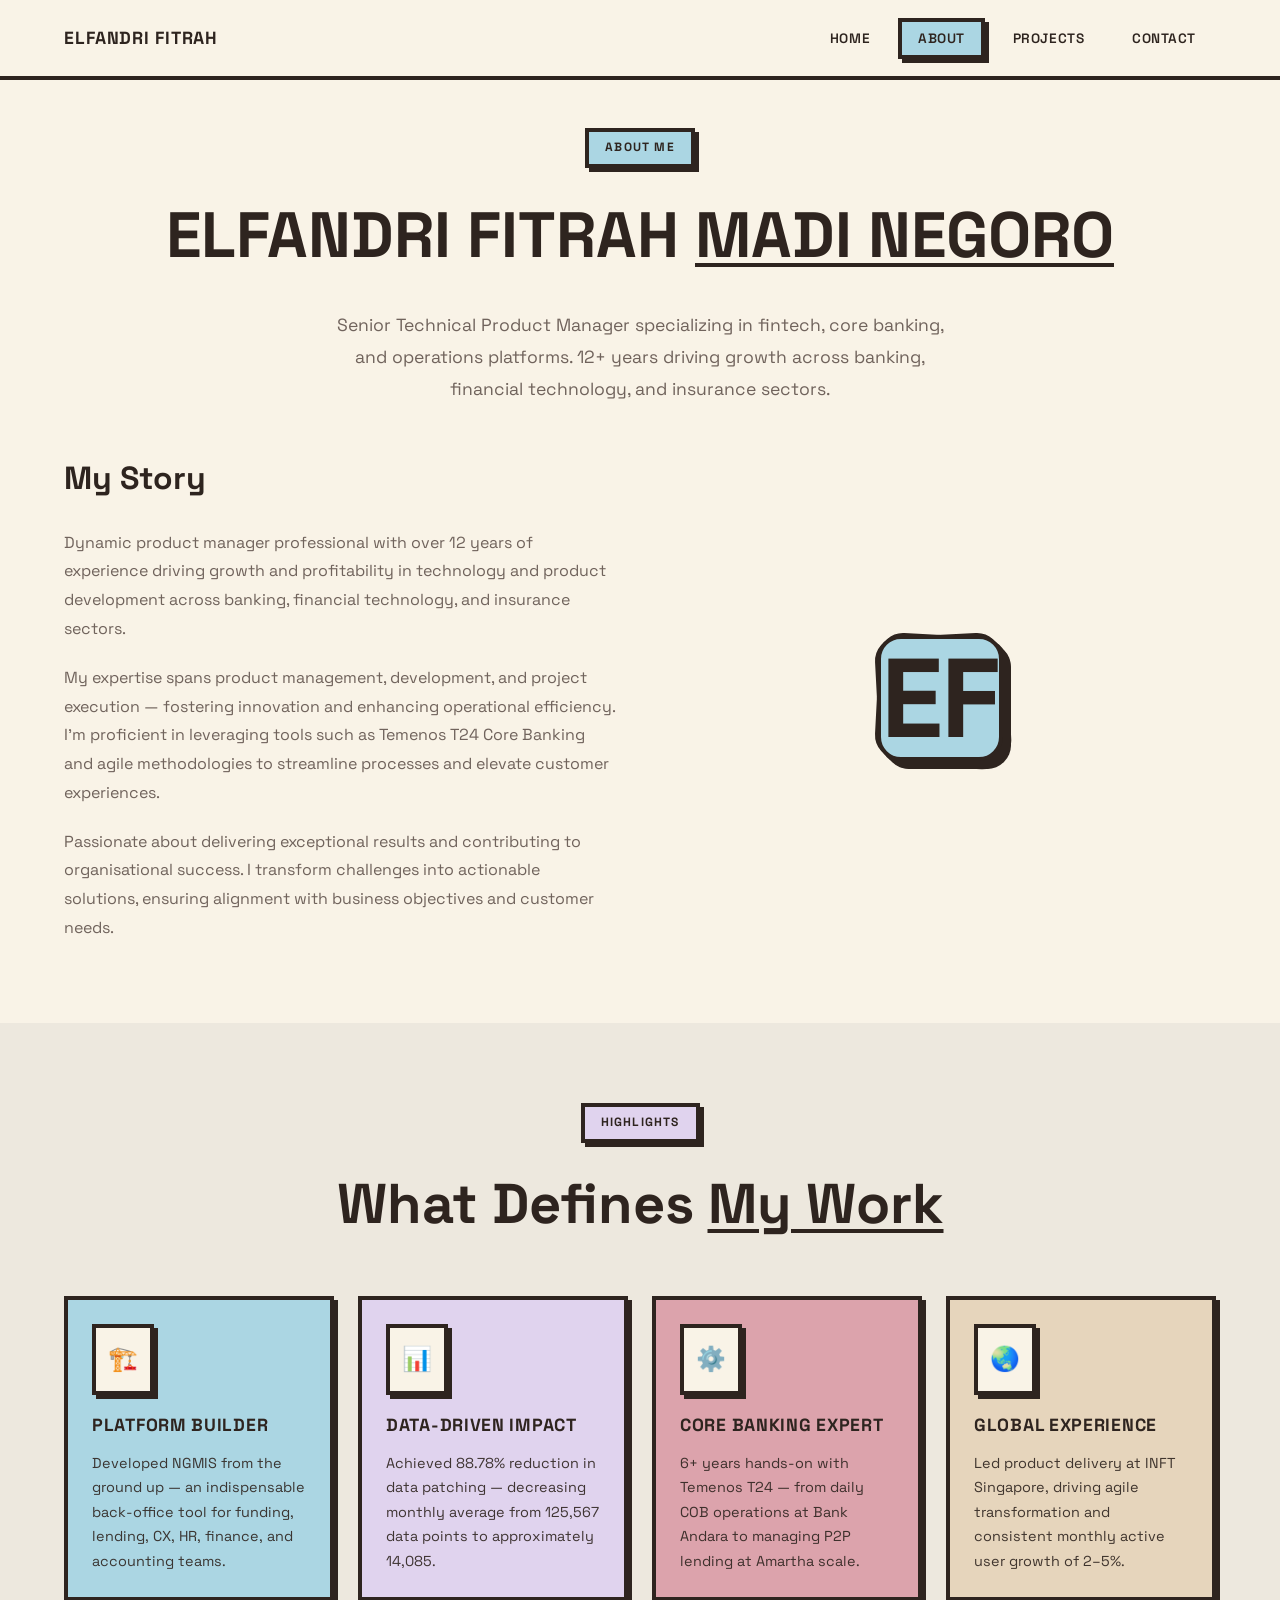
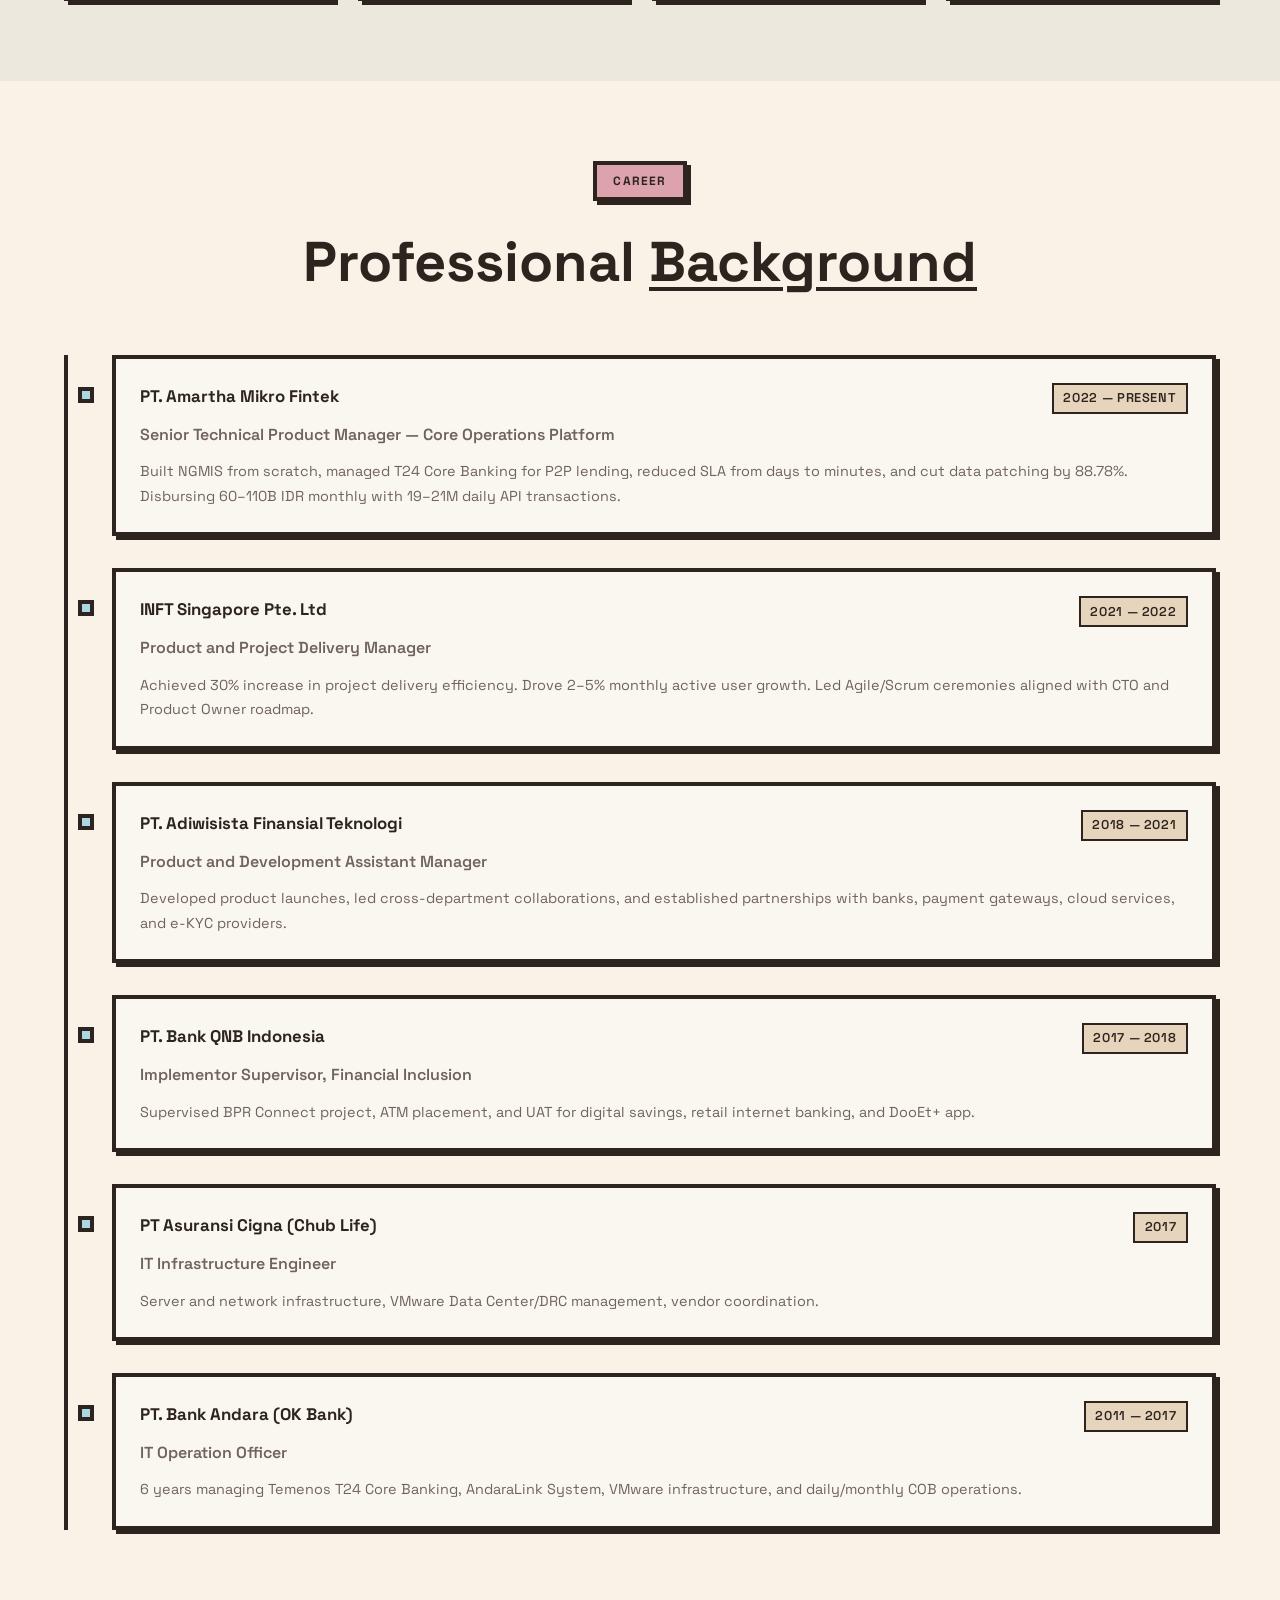
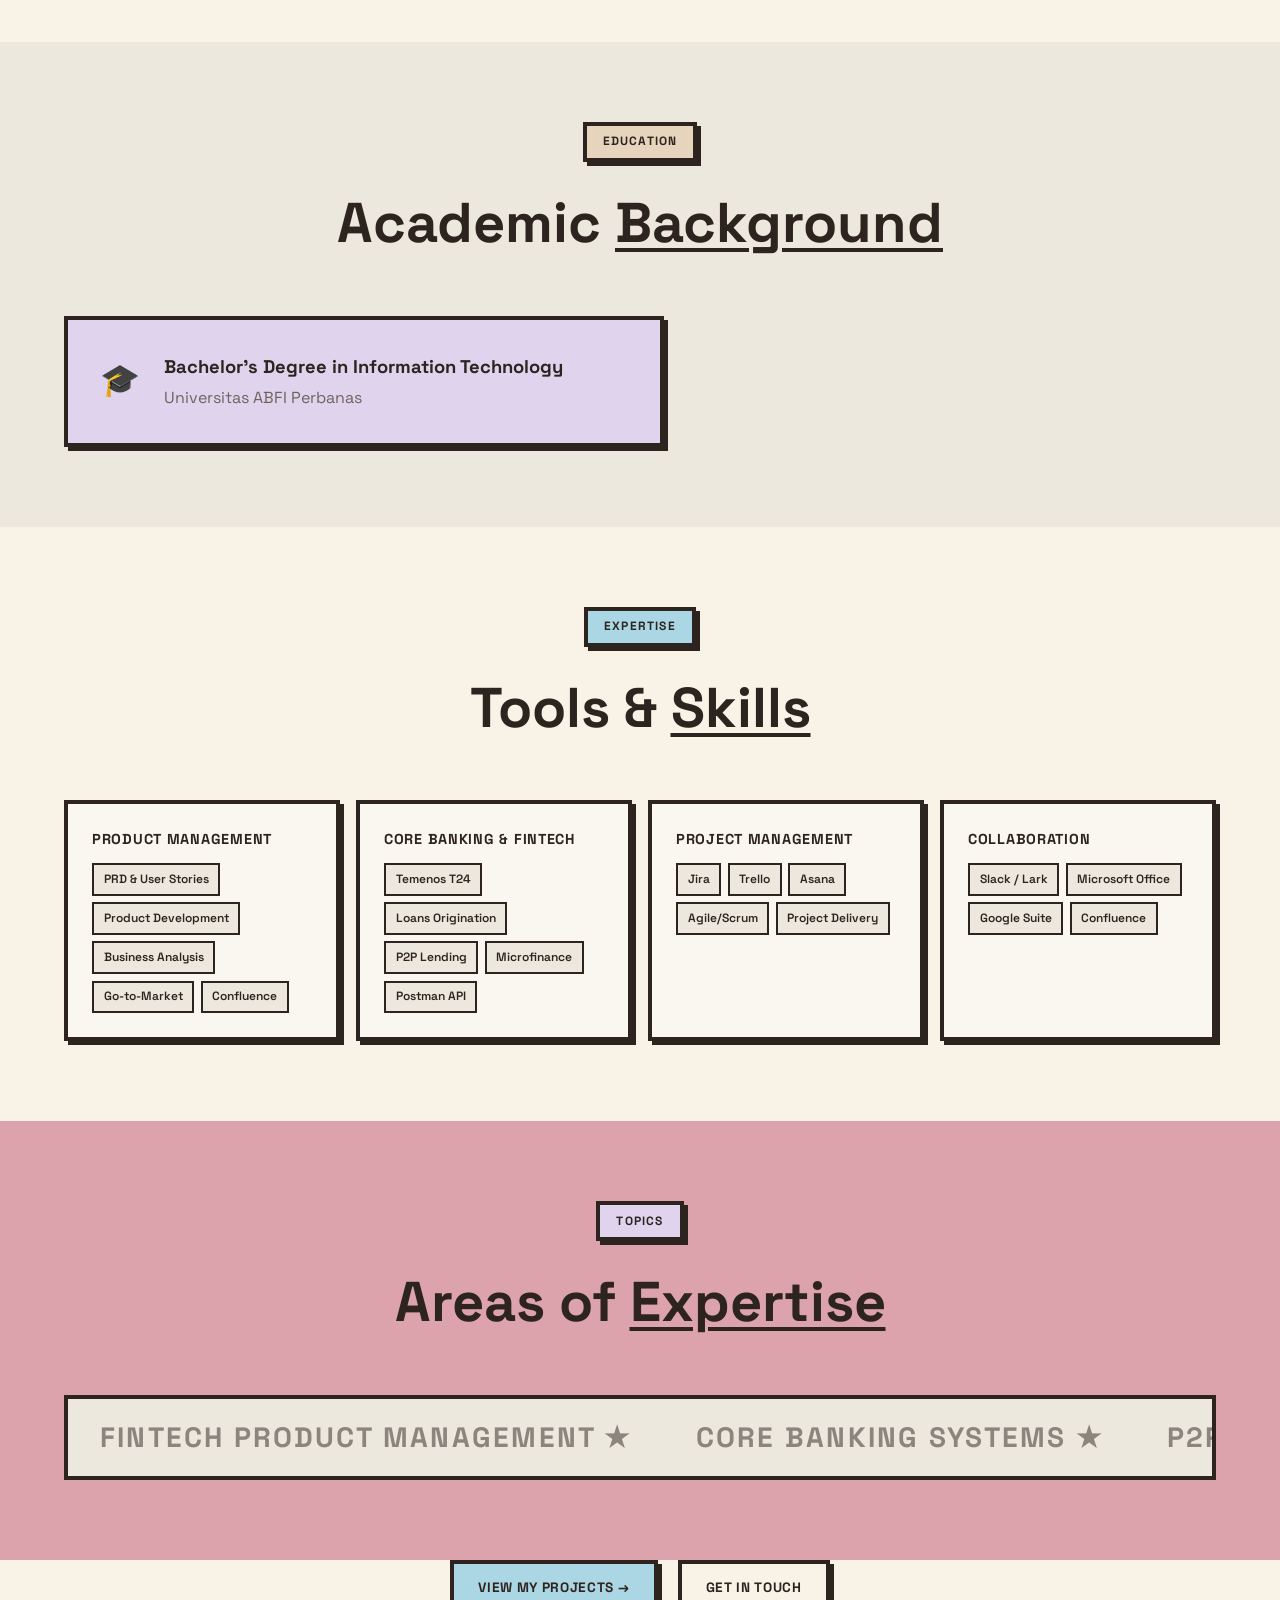
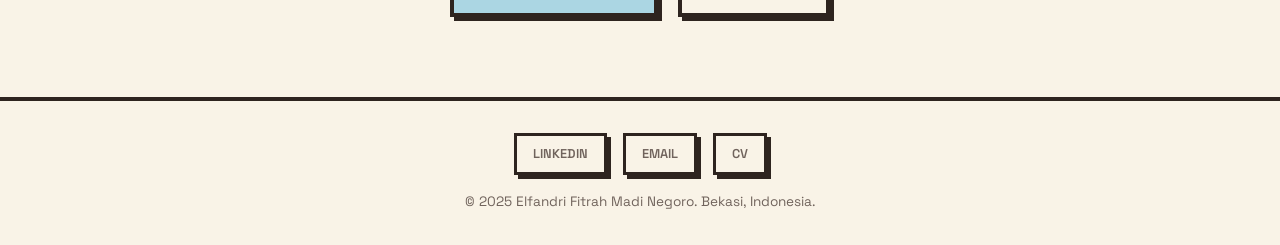
==== about.html @ de6b1512 "Add portfolio website for GitHub Pages. Static profile, about, and projects pages with CV download." ====
<!DOCTYPE html>
<html lang="en">
<head>
  <meta charset="UTF-8">
  <meta name="viewport" content="width=device-width, initial-scale=1.0">
  <meta name="description" content="About Elfandri Fitrah Madi Negoro — Senior Technical Product Manager with 12+ years in fintech, banking, and core operations.">
  <title>About — Elfandri Fitrah</title>
  <link rel="stylesheet" href="css/style.css">
</head>
<body>

  <nav class="navbar">
    <div class="container">
      <a href="index.html" class="nav-logo">Elfandri Fitrah</a>
      <button class="nav-toggle" aria-label="Toggle menu">☰</button>
      <ul class="nav-links">
        <li><a href="index.html">Home</a></li>
        <li><a href="about.html" class="active">About</a></li>
        <li><a href="portfolio.html">Projects</a></li>
        <li><a href="index.html#contact">Contact</a></li>
      </ul>
    </div>
  </nav>

  <section class="page-hero">
    <div class="container fade-in">
      <span class="sticker sticker-primary">About Me</span>
      <h1>Elfandri Fitrah <span class="underline-brutal">Madi Negoro</span></h1>
      <p style="color: var(--muted-fg); max-width: 640px; margin: 1.5rem auto 0; font-size: 1.1rem; line-height: 1.8;">
        Senior Technical Product Manager specializing in fintech, core banking, and operations platforms. 12+ years driving growth across banking, financial technology, and insurance sectors.
      </p>
    </div>
  </section>

  <!-- Bio -->
  <section style="padding-top: 0;">
    <div class="container">
      <div class="about-preview-grid">
        <div class="fade-in">
          <h2 style="font-size: 2rem; font-weight: 700; margin-bottom: 1.5rem;">My Story</h2>
          <p style="color: var(--muted-fg); line-height: 1.8; margin-bottom: 1.25rem;">
            Dynamic product manager professional with over 12 years of experience driving growth and profitability in technology and product development across banking, financial technology, and insurance sectors.
          </p>
          <p style="color: var(--muted-fg); line-height: 1.8; margin-bottom: 1.25rem;">
            My expertise spans product management, development, and project execution — fostering innovation and enhancing operational efficiency. I'm proficient in leveraging tools such as Temenos T24 Core Banking and agile methodologies to streamline processes and elevate customer experiences.
          </p>
          <p style="color: var(--muted-fg); line-height: 1.8;">
            Passionate about delivering exceptional results and contributing to organisational success. I transform challenges into actionable solutions, ensuring alignment with business objectives and customer needs.
          </p>
        </div>
        <div class="avatar-frame fade-in" style="max-width: 320px;">
          <div class="layer-back"></div>
          <div class="layer-mid"></div>
          <div class="layer-front">
            <span class="avatar-initials">EF</span>
          </div>
        </div>
      </div>
    </div>
  </section>

  <!-- Highlights -->
  <section class="bg-muted">
    <div class="container">
      <div class="section-header fade-in">
        <span class="sticker sticker-lavender">Highlights</span>
        <h2>What Defines <span class="underline-brutal">My Work</span></h2>
      </div>
      <div class="featured-grid">
        <div class="featured-card bg-primary fade-in">
          <div class="featured-icon">🏗️</div>
          <h3>Platform Builder</h3>
          <p>Developed NGMIS from the ground up — an indispensable back-office tool for funding, lending, CX, HR, finance, and accounting teams.</p>
        </div>
        <div class="featured-card bg-lavender fade-in">
          <div class="featured-icon">📊</div>
          <h3>Data-Driven Impact</h3>
          <p>Achieved 88.78% reduction in data patching — decreasing monthly average from 125,567 data points to approximately 14,085.</p>
        </div>
        <div class="featured-card bg-secondary fade-in">
          <div class="featured-icon">⚙️</div>
          <h3>Core Banking Expert</h3>
          <p>6+ years hands-on with Temenos T24 — from daily COB operations at Bank Andara to managing P2P lending at Amartha scale.</p>
        </div>
        <div class="featured-card bg-accent fade-in">
          <div class="featured-icon">🌏</div>
          <h3>Global Experience</h3>
          <p>Led product delivery at INFT Singapore, driving agile transformation and consistent monthly active user growth of 2–5%.</p>
        </div>
      </div>
    </div>
  </section>

  <!-- Experience Timeline -->
  <section id="experience">
    <div class="container">
      <div class="section-header fade-in">
        <span class="sticker sticker-secondary">Career</span>
        <h2>Professional <span class="underline-brutal">Background</span></h2>
      </div>
      <div class="timeline">
        <div class="timeline-item fade-in">
          <div class="timeline-header">
            <span class="timeline-company">PT. Amartha Mikro Fintek</span>
            <span class="timeline-period">2022 — Present</span>
          </div>
          <div class="timeline-role">Senior Technical Product Manager — Core Operations Platform</div>
          <p class="timeline-desc">Built NGMIS from scratch, managed T24 Core Banking for P2P lending, reduced SLA from days to minutes, and cut data patching by 88.78%. Disbursing 60–110B IDR monthly with 19–21M daily API transactions.</p>
        </div>
        <div class="timeline-item fade-in">
          <div class="timeline-header">
            <span class="timeline-company">INFT Singapore Pte. Ltd</span>
            <span class="timeline-period">2021 — 2022</span>
          </div>
          <div class="timeline-role">Product and Project Delivery Manager</div>
          <p class="timeline-desc">Achieved 30% increase in project delivery efficiency. Drove 2–5% monthly active user growth. Led Agile/Scrum ceremonies aligned with CTO and Product Owner roadmap.</p>
        </div>
        <div class="timeline-item fade-in">
          <div class="timeline-header">
            <span class="timeline-company">PT. Adiwisista Finansial Teknologi</span>
            <span class="timeline-period">2018 — 2021</span>
          </div>
          <div class="timeline-role">Product and Development Assistant Manager</div>
          <p class="timeline-desc">Developed product launches, led cross-department collaborations, and established partnerships with banks, payment gateways, cloud services, and e-KYC providers.</p>
        </div>
        <div class="timeline-item fade-in">
          <div class="timeline-header">
            <span class="timeline-company">PT. Bank QNB Indonesia</span>
            <span class="timeline-period">2017 — 2018</span>
          </div>
          <div class="timeline-role">Implementor Supervisor, Financial Inclusion</div>
          <p class="timeline-desc">Supervised BPR Connect project, ATM placement, and UAT for digital savings, retail internet banking, and DooEt+ app.</p>
        </div>
        <div class="timeline-item fade-in">
          <div class="timeline-header">
            <span class="timeline-company">PT Asuransi Cigna (Chub Life)</span>
            <span class="timeline-period">2017</span>
          </div>
          <div class="timeline-role">IT Infrastructure Engineer</div>
          <p class="timeline-desc">Server and network infrastructure, VMware Data Center/DRC management, vendor coordination.</p>
        </div>
        <div class="timeline-item fade-in">
          <div class="timeline-header">
            <span class="timeline-company">PT. Bank Andara (OK Bank)</span>
            <span class="timeline-period">2011 — 2017</span>
          </div>
          <div class="timeline-role">IT Operation Officer</div>
          <p class="timeline-desc">6 years managing Temenos T24 Core Banking, AndaraLink System, VMware infrastructure, and daily/monthly COB operations.</p>
        </div>
      </div>
    </div>
  </section>

  <!-- Education -->
  <section class="bg-muted">
    <div class="container">
      <div class="section-header fade-in">
        <span class="sticker sticker-accent">Education</span>
        <h2>Academic <span class="underline-brutal">Background</span></h2>
      </div>
      <div class="education-card fade-in">
        <span class="education-icon">🎓</span>
        <div>
          <h3 style="font-size: 1.15rem; font-weight: 700; margin-bottom: 0.25rem;">Bachelor's Degree in Information Technology</h3>
          <p style="color: var(--muted-fg);">Universitas ABFI Perbanas</p>
        </div>
      </div>
    </div>
  </section>

  <!-- Skills -->
  <section id="skills">
    <div class="container">
      <div class="section-header fade-in">
        <span class="sticker sticker-primary">Expertise</span>
        <h2>Tools & <span class="underline-brutal">Skills</span></h2>
      </div>
      <div class="skills-grid">
        <div class="skill-card fade-in">
          <h4>Product Management</h4>
          <ul class="skill-list">
            <li>PRD & User Stories</li>
            <li>Product Development</li>
            <li>Business Analysis</li>
            <li>Go-to-Market</li>
            <li>Confluence</li>
          </ul>
        </div>
        <div class="skill-card fade-in">
          <h4>Core Banking & Fintech</h4>
          <ul class="skill-list">
            <li>Temenos T24</li>
            <li>Loans Origination</li>
            <li>P2P Lending</li>
            <li>Microfinance</li>
            <li>Postman API</li>
          </ul>
        </div>
        <div class="skill-card fade-in">
          <h4>Project Management</h4>
          <ul class="skill-list">
            <li>Jira</li>
            <li>Trello</li>
            <li>Asana</li>
            <li>Agile/Scrum</li>
            <li>Project Delivery</li>
          </ul>
        </div>
        <div class="skill-card fade-in">
          <h4>Collaboration</h4>
          <ul class="skill-list">
            <li>Slack / Lark</li>
            <li>Microsoft Office</li>
            <li>Google Suite</li>
            <li>Confluence</li>
          </ul>
        </div>
      </div>
    </div>
  </section>

  <!-- Speaking / Expertise Topics -->
  <section class="bg-secondary">
    <div class="container">
      <div class="section-header fade-in">
        <span class="sticker sticker-lavender">Topics</span>
        <h2>Areas of <span class="underline-brutal">Expertise</span></h2>
      </div>
      <div class="marquee-wrap" style="border: 4px solid var(--border);">
        <div class="marquee">
          <span class="marquee-item">Fintech Product Management ★</span>
          <span class="marquee-item">Core Banking Systems ★</span>
          <span class="marquee-item">P2P Lending Operations ★</span>
          <span class="marquee-item">Agile Transformation ★</span>
          <span class="marquee-item">Financial Inclusion ★</span>
          <span class="marquee-item">Back-Office Platform Design ★</span>
          <span class="marquee-item">Vendor Partnerships ★</span>
          <span class="marquee-item">Cross-Functional Leadership ★</span>
        </div>
      </div>
    </div>
  </section>

  <section style="padding-top: 0;">
    <div class="container text-center fade-in">
      <a href="portfolio.html" class="brutal-btn brutal-btn-primary">View My Projects →</a>
      <a href="index.html#contact" class="brutal-btn brutal-btn-outline" style="margin-left: 1rem;">Get in Touch</a>
    </div>
  </section>

  <footer class="footer">
    <div class="container">
      <div class="footer-social">
        <a href="https://www.linkedin.com/in/elfandrifitrah84/" target="_blank" rel="noopener">LinkedIn</a>
        <a href="mailto:elfandrifitrah@gmail.com">Email</a>
        <a href="Elfandri_Fitrah_Madi_Negoro_Product_Manager_2025.pdf" target="_blank" rel="noopener">CV</a>
      </div>
      <p>&copy; 2025 Elfandri Fitrah Madi Negoro. Bekasi, Indonesia.</p>
    </div>
  </footer>

  <script src="js/main.js"></script>
</body>
</html>
---- css/style.css ----
@import url('https://fonts.googleapis.com/css2?family=Inter:wght@400;500;600;700&family=Space+Grotesk:wght@400;500;600;700&family=Space+Mono:wght@400;700&display=swap');

:root {
  --background: hsl(40, 60%, 94%);
  --foreground: hsl(20, 20%, 15%);
  --card: hsl(40, 50%, 96%);
  --primary: hsl(194, 50%, 78%);
  --primary-fg: hsl(20, 20%, 15%);
  --secondary: hsl(350, 45%, 75%);
  --secondary-fg: hsl(20, 20%, 15%);
  --accent: hsl(35, 45%, 82%);
  --accent-fg: hsl(20, 20%, 15%);
  --lavender: hsl(270, 45%, 88%);
  --lavender-fg: hsl(20, 20%, 15%);
  --cyan: hsl(180, 60%, 85%);
  --cyan-fg: hsl(20, 20%, 15%);
  --muted: hsl(40, 30%, 90%);
  --muted-fg: hsl(20, 10%, 40%);
  --border: hsl(20, 20%, 15%);
  --shadow-brutal: 4px 4px 0 0 hsl(20, 20%, 15%);
  --shadow-brutal-lg: 6px 6px 0 0 hsl(20, 20%, 15%);
  --shadow-brutal-xl: 8px 8px 0 0 hsl(20, 20%, 15%);
  --radius: 1rem;
  --nav-height: 80px;
  --transition: 0.15s ease;
}

*, *::before, *::after {
  box-sizing: border-box;
  margin: 0;
  padding: 0;
}

html {
  scroll-behavior: smooth;
}

body {
  font-family: 'Space Grotesk', sans-serif;
  background: var(--background);
  color: var(--foreground);
  line-height: 1.6;
  overflow-x: hidden;
}

a {
  color: inherit;
  text-decoration: none;
}

img {
  max-width: 100%;
  display: block;
}

.container {
  width: 100%;
  max-width: 1200px;
  margin: 0 auto;
  padding: 0 1.5rem;
}

/* Brutal utilities */
.brutal-border {
  border: 4px solid var(--border);
}

.brutal-shadow {
  box-shadow: var(--shadow-brutal);
}

.brutal-shadow-lg {
  box-shadow: var(--shadow-brutal-lg);
}

.brutal-card {
  border: 4px solid var(--border);
  background: var(--card);
  box-shadow: var(--shadow-brutal);
  transition: all var(--transition);
}

.brutal-card:hover {
  box-shadow: var(--shadow-brutal-lg);
  transform: translate(-2px, -2px);
}

.brutal-btn {
  display: inline-flex;
  align-items: center;
  gap: 0.5rem;
  padding: 0.85rem 1.5rem;
  border: 4px solid var(--border);
  font-family: inherit;
  font-weight: 700;
  font-size: 0.85rem;
  text-transform: uppercase;
  letter-spacing: 0.05em;
  cursor: pointer;
  box-shadow: var(--shadow-brutal);
  transition: all var(--transition);
}

.brutal-btn:hover {
  transform: translate(-2px, -2px);
  box-shadow: var(--shadow-brutal-lg);
}

.brutal-btn:active {
  transform: translate(2px, 2px);
  box-shadow: none;
}

.brutal-btn-primary {
  background: var(--primary);
  color: var(--primary-fg);
}

.brutal-btn-secondary {
  background: var(--secondary);
  color: var(--secondary-fg);
}

.brutal-btn-outline {
  background: var(--background);
  color: var(--foreground);
}

.sticker {
  display: inline-block;
  padding: 0.4rem 1rem;
  border: 4px solid var(--border);
  font-weight: 700;
  font-size: 0.75rem;
  text-transform: uppercase;
  letter-spacing: 0.1em;
  box-shadow: var(--shadow-brutal);
}

.sticker-primary { background: var(--primary); }
.sticker-secondary { background: var(--secondary); }
.sticker-accent { background: var(--accent); }
.sticker-lavender { background: var(--lavender); }

.underline-brutal {
  text-decoration: underline;
  text-decoration-thickness: 4px;
  text-underline-offset: 6px;
}

.bg-primary { background: var(--primary); }
.bg-secondary { background: var(--secondary); }
.bg-accent { background: var(--accent); }
.bg-lavender { background: var(--lavender); }
.bg-cyan { background: var(--cyan); }
.bg-muted { background: var(--muted); }

/* Navigation */
.navbar {
  position: fixed;
  top: 0;
  left: 0;
  right: 0;
  height: var(--nav-height);
  background: var(--background);
  border-bottom: 4px solid var(--border);
  z-index: 1000;
  display: flex;
  align-items: center;
}

.navbar .container {
  display: flex;
  align-items: center;
  justify-content: space-between;
}

.nav-logo {
  font-weight: 700;
  font-size: 1.1rem;
  text-transform: uppercase;
  letter-spacing: 0.05em;
}

.nav-links {
  display: flex;
  align-items: center;
  gap: 0.5rem;
  list-style: none;
}

.nav-links a {
  padding: 0.5rem 1rem;
  font-weight: 600;
  font-size: 0.85rem;
  text-transform: uppercase;
  letter-spacing: 0.04em;
  border: 4px solid transparent;
  transition: all var(--transition);
}

.nav-links a:hover,
.nav-links a.active {
  border-color: var(--border);
  background: var(--primary);
  box-shadow: var(--shadow-brutal);
}

.nav-toggle {
  display: none;
  background: var(--primary);
  border: 4px solid var(--border);
  padding: 0.5rem 0.75rem;
  font-size: 1.25rem;
  cursor: pointer;
  box-shadow: var(--shadow-brutal);
}

/* Hero */
.hero {
  min-height: 100vh;
  padding-top: var(--nav-height);
  position: relative;
  overflow: hidden;
}

.hero-grid {
  display: grid;
  grid-template-columns: 1fr 1fr;
  gap: 3rem;
  align-items: center;
  min-height: calc(100vh - var(--nav-height));
  padding: 4rem 0;
}

.hero-badges {
  display: flex;
  flex-wrap: wrap;
  gap: 0.75rem;
  margin-bottom: 2rem;
}

.hero-badge {
  display: inline-flex;
  align-items: center;
  gap: 0.4rem;
  padding: 0.5rem 1rem;
  border: 4px solid var(--border);
  border-radius: 100px;
  font-weight: 700;
  font-size: 0.75rem;
  text-transform: uppercase;
  letter-spacing: 0.06em;
  box-shadow: var(--shadow-brutal);
}

.hero h1 {
  font-size: clamp(2.5rem, 7vw, 5.5rem);
  font-weight: 700;
  text-transform: uppercase;
  letter-spacing: 0.02em;
  line-height: 1;
  margin-bottom: 1.5rem;
}

.hero h1 .title-line {
  display: block;
}

.hero h1 .subtitle {
  display: block;
  font-size: clamp(1rem, 2.5vw, 1.5rem);
  margin-top: 1rem;
  letter-spacing: 0.04em;
}

.hero-description {
  font-size: clamp(1rem, 2vw, 1.2rem);
  line-height: 1.75;
  max-width: 540px;
  margin-bottom: 2rem;
  color: var(--muted-fg);
}

.hero-actions {
  display: flex;
  flex-wrap: wrap;
  gap: 1rem;
}

/* Avatar frame */
.avatar-frame {
  position: relative;
  aspect-ratio: 1;
  max-width: 400px;
  margin: 0 auto;
}

.avatar-frame .layer-back {
  position: absolute;
  inset: 0;
  background: var(--secondary);
  border: 4px solid var(--border);
  border-radius: 1.5rem;
  transform: rotate(3deg);
  box-shadow: var(--shadow-brutal-lg);
}

.avatar-frame .layer-mid {
  position: absolute;
  inset: 0;
  background: var(--accent);
  border: 4px solid var(--border);
  border-radius: 1.5rem;
  transform: rotate(-3deg);
  box-shadow: var(--shadow-brutal-lg);
}

.avatar-frame .layer-front {
  position: relative;
  width: 100%;
  height: 100%;
  background: var(--primary);
  border: 4px solid var(--border);
  border-radius: 1.5rem;
  overflow: hidden;
  box-shadow: var(--shadow-brutal-xl);
  display: flex;
  align-items: center;
  justify-content: center;
}

.avatar-initials {
  font-size: clamp(4rem, 12vw, 7rem);
  font-weight: 700;
  text-transform: uppercase;
  color: var(--primary-fg);
  letter-spacing: -0.02em;
}

/* Marquee */
.marquee-wrap {
  border-top: 4px solid var(--border);
  border-bottom: 4px solid var(--border);
  overflow: hidden;
  background: var(--muted);
  padding: 1rem 0;
}

.marquee {
  display: flex;
  width: max-content;
  animation: marquee 30s linear infinite;
}

.marquee-reverse {
  animation-direction: reverse;
  background: var(--secondary);
}

.marquee-item {
  flex-shrink: 0;
  padding: 0 2rem;
  font-size: clamp(1.1rem, 3vw, 1.75rem);
  font-weight: 900;
  text-transform: uppercase;
  letter-spacing: 0.08em;
  opacity: 0.5;
  white-space: nowrap;
}

@keyframes marquee {
  from { transform: translateX(0); }
  to { transform: translateX(-50%); }
}

/* Sections */
section {
  padding: 5rem 0;
  position: relative;
}

.section-header {
  text-align: center;
  margin-bottom: 3rem;
}

.section-header h2 {
  font-size: clamp(2rem, 5vw, 3.5rem);
  font-weight: 700;
  margin-top: 1rem;
}

.section-header p {
  color: var(--muted-fg);
  max-width: 600px;
  margin: 1rem auto 0;
  font-size: 1.05rem;
}

/* Featured work grid */
.featured-grid {
  display: grid;
  grid-template-columns: repeat(auto-fit, minmax(260px, 1fr));
  gap: 1.5rem;
}

.featured-card {
  padding: 1.5rem;
  border: 4px solid var(--border);
  height: 100%;
  box-shadow: var(--shadow-brutal);
  transition: all var(--transition);
}

.featured-card:hover {
  transform: translate(-4px, -4px) rotate(1deg);
  box-shadow: var(--shadow-brutal-lg);
}

.featured-card:nth-child(even):hover {
  transform: translate(-4px, -4px) rotate(-1deg);
}

.featured-icon {
  display: inline-flex;
  padding: 0.75rem;
  background: var(--background);
  border: 4px solid var(--border);
  margin-bottom: 1rem;
  box-shadow: var(--shadow-brutal);
  font-size: 1.5rem;
}

.featured-card h3 {
  font-size: 1.1rem;
  font-weight: 700;
  text-transform: uppercase;
  letter-spacing: 0.04em;
  margin-bottom: 0.75rem;
}

.featured-card p {
  font-size: 0.9rem;
  line-height: 1.7;
  opacity: 0.9;
}

/* Stats */
.stats-grid {
  display: grid;
  grid-template-columns: repeat(auto-fit, minmax(200px, 1fr));
  gap: 1rem;
}

.stat-card {
  padding: 1.75rem 1rem;
  border: 4px solid var(--border);
  text-align: center;
  background: var(--lavender);
  box-shadow: var(--shadow-brutal);
  transition: all var(--transition);
}

.stat-card:hover {
  transform: translate(-3px, -3px) rotate(2deg);
  box-shadow: var(--shadow-brutal-lg);
}

.stat-card:nth-child(even):hover {
  transform: translate(-3px, -3px) rotate(-2deg);
}

.stat-number {
  font-size: clamp(2rem, 4vw, 2.75rem);
  font-weight: 700;
  line-height: 1.1;
}

.stat-label {
  font-size: 0.8rem;
  font-weight: 600;
  text-transform: uppercase;
  letter-spacing: 0.05em;
  margin-top: 0.5rem;
  opacity: 0.8;
}

/* About preview */
.about-preview-grid {
  display: grid;
  grid-template-columns: 1fr 1fr;
  gap: 3rem;
  align-items: center;
}

.about-highlights {
  display: flex;
  flex-direction: column;
  gap: 1rem;
}

.about-highlight {
  display: flex;
  align-items: flex-start;
  gap: 1rem;
  padding: 1.25rem;
  border: 4px solid var(--border);
  background: var(--card);
  box-shadow: var(--shadow-brutal);
}

.about-highlight-icon {
  font-size: 1.25rem;
  flex-shrink: 0;
}

.about-highlight h4 {
  font-size: 0.95rem;
  font-weight: 700;
  margin-bottom: 0.25rem;
}

.about-highlight p {
  font-size: 0.85rem;
  color: var(--muted-fg);
}

/* Projects */
.projects-grid {
  display: grid;
  grid-template-columns: repeat(auto-fill, minmax(320px, 1fr));
  gap: 1.5rem;
}

.project-card {
  border: 4px solid var(--border);
  overflow: hidden;
  box-shadow: var(--shadow-brutal);
  transition: all var(--transition);
  cursor: pointer;
  display: flex;
  flex-direction: column;
}

.project-card:hover {
  transform: translate(-4px, -4px);
  box-shadow: var(--shadow-brutal-lg);
}

.project-card-header {
  padding: 1.5rem;
  border-bottom: 4px solid var(--border);
}

.project-company {
  font-size: 0.75rem;
  font-weight: 700;
  text-transform: uppercase;
  letter-spacing: 0.1em;
  margin-bottom: 0.5rem;
}

.project-card h3 {
  font-size: 1.15rem;
  font-weight: 700;
  line-height: 1.3;
}

.project-card-body {
  padding: 1.5rem;
  flex: 1;
}

.project-card-body p {
  font-size: 0.9rem;
  color: var(--muted-fg);
  line-height: 1.7;
}

.project-metrics {
  display: grid;
  grid-template-columns: 1fr 1fr;
  gap: 0.75rem;
  margin-top: 1rem;
}

.project-metric {
  padding: 0.75rem;
  border: 3px solid var(--border);
  text-align: center;
  background: var(--background);
}

.project-metric strong {
  display: block;
  font-size: 1.1rem;
}

.project-metric span {
  font-size: 0.7rem;
  text-transform: uppercase;
  letter-spacing: 0.04em;
  color: var(--muted-fg);
}

.project-card-footer {
  padding: 1rem 1.5rem;
  border-top: 4px solid var(--border);
  display: flex;
  flex-wrap: wrap;
  gap: 0.4rem;
}

.tag {
  font-size: 0.7rem;
  font-weight: 600;
  padding: 0.25rem 0.6rem;
  border: 2px solid var(--border);
  text-transform: uppercase;
  letter-spacing: 0.04em;
}

/* Timeline */
.timeline {
  position: relative;
  padding-left: 2rem;
}

.timeline::before {
  content: '';
  position: absolute;
  left: 0;
  top: 0;
  bottom: 0;
  width: 4px;
  background: var(--border);
}

.timeline-item {
  position: relative;
  margin-bottom: 2rem;
  padding: 1.5rem;
  border: 4px solid var(--border);
  background: var(--card);
  box-shadow: var(--shadow-brutal);
  margin-left: 1rem;
}

.timeline-item::before {
  content: '';
  position: absolute;
  left: -2.35rem;
  top: 1.75rem;
  width: 16px;
  height: 16px;
  background: var(--primary);
  border: 4px solid var(--border);
}

.timeline-header {
  display: flex;
  flex-wrap: wrap;
  justify-content: space-between;
  gap: 0.5rem;
  margin-bottom: 0.5rem;
}

.timeline-company {
  font-weight: 700;
  font-size: 1.05rem;
}

.timeline-period {
  font-size: 0.8rem;
  font-weight: 600;
  text-transform: uppercase;
  letter-spacing: 0.05em;
  background: var(--accent);
  padding: 0.2rem 0.6rem;
  border: 2px solid var(--border);
}

.timeline-role {
  font-weight: 600;
  margin-bottom: 0.75rem;
  color: var(--muted-fg);
}

.timeline-desc {
  font-size: 0.9rem;
  line-height: 1.7;
  color: var(--muted-fg);
}

/* Skills */
.skills-grid {
  display: grid;
  grid-template-columns: repeat(auto-fill, minmax(250px, 1fr));
  gap: 1rem;
}

.skill-card {
  padding: 1.5rem;
  border: 4px solid var(--border);
  background: var(--card);
  box-shadow: var(--shadow-brutal);
}

.skill-card h4 {
  font-size: 0.9rem;
  font-weight: 700;
  text-transform: uppercase;
  letter-spacing: 0.05em;
  margin-bottom: 0.75rem;
}

.skill-list {
  display: flex;
  flex-wrap: wrap;
  gap: 0.4rem;
  list-style: none;
}

.skill-list li {
  font-size: 0.75rem;
  font-weight: 600;
  padding: 0.3rem 0.6rem;
  border: 2px solid var(--border);
  background: var(--muted);
}

/* Contact */
.contact-grid {
  display: grid;
  grid-template-columns: 1fr 1fr;
  gap: 2rem;
}

.contact-links {
  display: flex;
  flex-direction: column;
  gap: 1rem;
}

.contact-link {
  display: flex;
  align-items: center;
  gap: 1rem;
  padding: 1.25rem;
  border: 4px solid var(--border);
  background: var(--card);
  box-shadow: var(--shadow-brutal);
  transition: all var(--transition);
}

.contact-link:hover {
  transform: translate(-3px, -3px);
  box-shadow: var(--shadow-brutal-lg);
  background: var(--primary);
}

.contact-link-icon {
  font-size: 1.25rem;
  flex-shrink: 0;
}

.contact-link-text span {
  display: block;
  font-size: 0.75rem;
  font-weight: 600;
  text-transform: uppercase;
  letter-spacing: 0.06em;
  opacity: 0.7;
}

.contact-link-text strong {
  font-size: 0.95rem;
}

/* Education */
.education-card {
  display: flex;
  gap: 1.5rem;
  align-items: center;
  padding: 2rem;
  border: 4px solid var(--border);
  background: var(--lavender);
  box-shadow: var(--shadow-brutal);
  max-width: 600px;
}

.education-icon {
  font-size: 2rem;
  flex-shrink: 0;
}

/* Page hero (inner pages) */
.page-hero {
  padding-top: calc(var(--nav-height) + 3rem);
  padding-bottom: 3rem;
  text-align: center;
}

.page-hero h1 {
  font-size: clamp(2.5rem, 6vw, 4rem);
  font-weight: 700;
  text-transform: uppercase;
  margin-top: 1rem;
}

/* Footer */
.footer {
  padding: 2rem 0;
  border-top: 4px solid var(--border);
  text-align: center;
  font-size: 0.85rem;
  color: var(--muted-fg);
}

.footer-social {
  display: flex;
  justify-content: center;
  gap: 1rem;
  margin-bottom: 1rem;
}

.footer-social a {
  padding: 0.5rem 1rem;
  border: 3px solid var(--border);
  font-weight: 600;
  font-size: 0.8rem;
  text-transform: uppercase;
  box-shadow: var(--shadow-brutal);
  transition: all var(--transition);
}

.footer-social a:hover {
  background: var(--primary);
  transform: translate(-2px, -2px);
}

.text-center { text-align: center; }
.mt-4 { margin-top: 2rem; }

/* Animations */
.fade-in {
  opacity: 0;
  transform: translateY(24px);
  transition: opacity 0.5s ease, transform 0.5s ease;
}

.fade-in.visible {
  opacity: 1;
  transform: translateY(0);
}

/* Responsive */
@media (max-width: 900px) {
  .hero-grid,
  .about-preview-grid,
  .contact-grid {
    grid-template-columns: 1fr;
  }

  .hero-grid {
    padding: 2rem 0;
    min-height: auto;
  }

  .avatar-frame {
    max-width: 280px;
    order: -1;
  }
}

@media (max-width: 768px) {
  .nav-links {
    display: none;
    position: absolute;
    top: var(--nav-height);
    left: 0;
    right: 0;
    flex-direction: column;
    background: var(--background);
    border-bottom: 4px solid var(--border);
    padding: 1rem;
  }

  .nav-links.open {
    display: flex;
  }

  .nav-toggle {
    display: block;
  }

  .projects-grid {
    grid-template-columns: 1fr;
  }
}
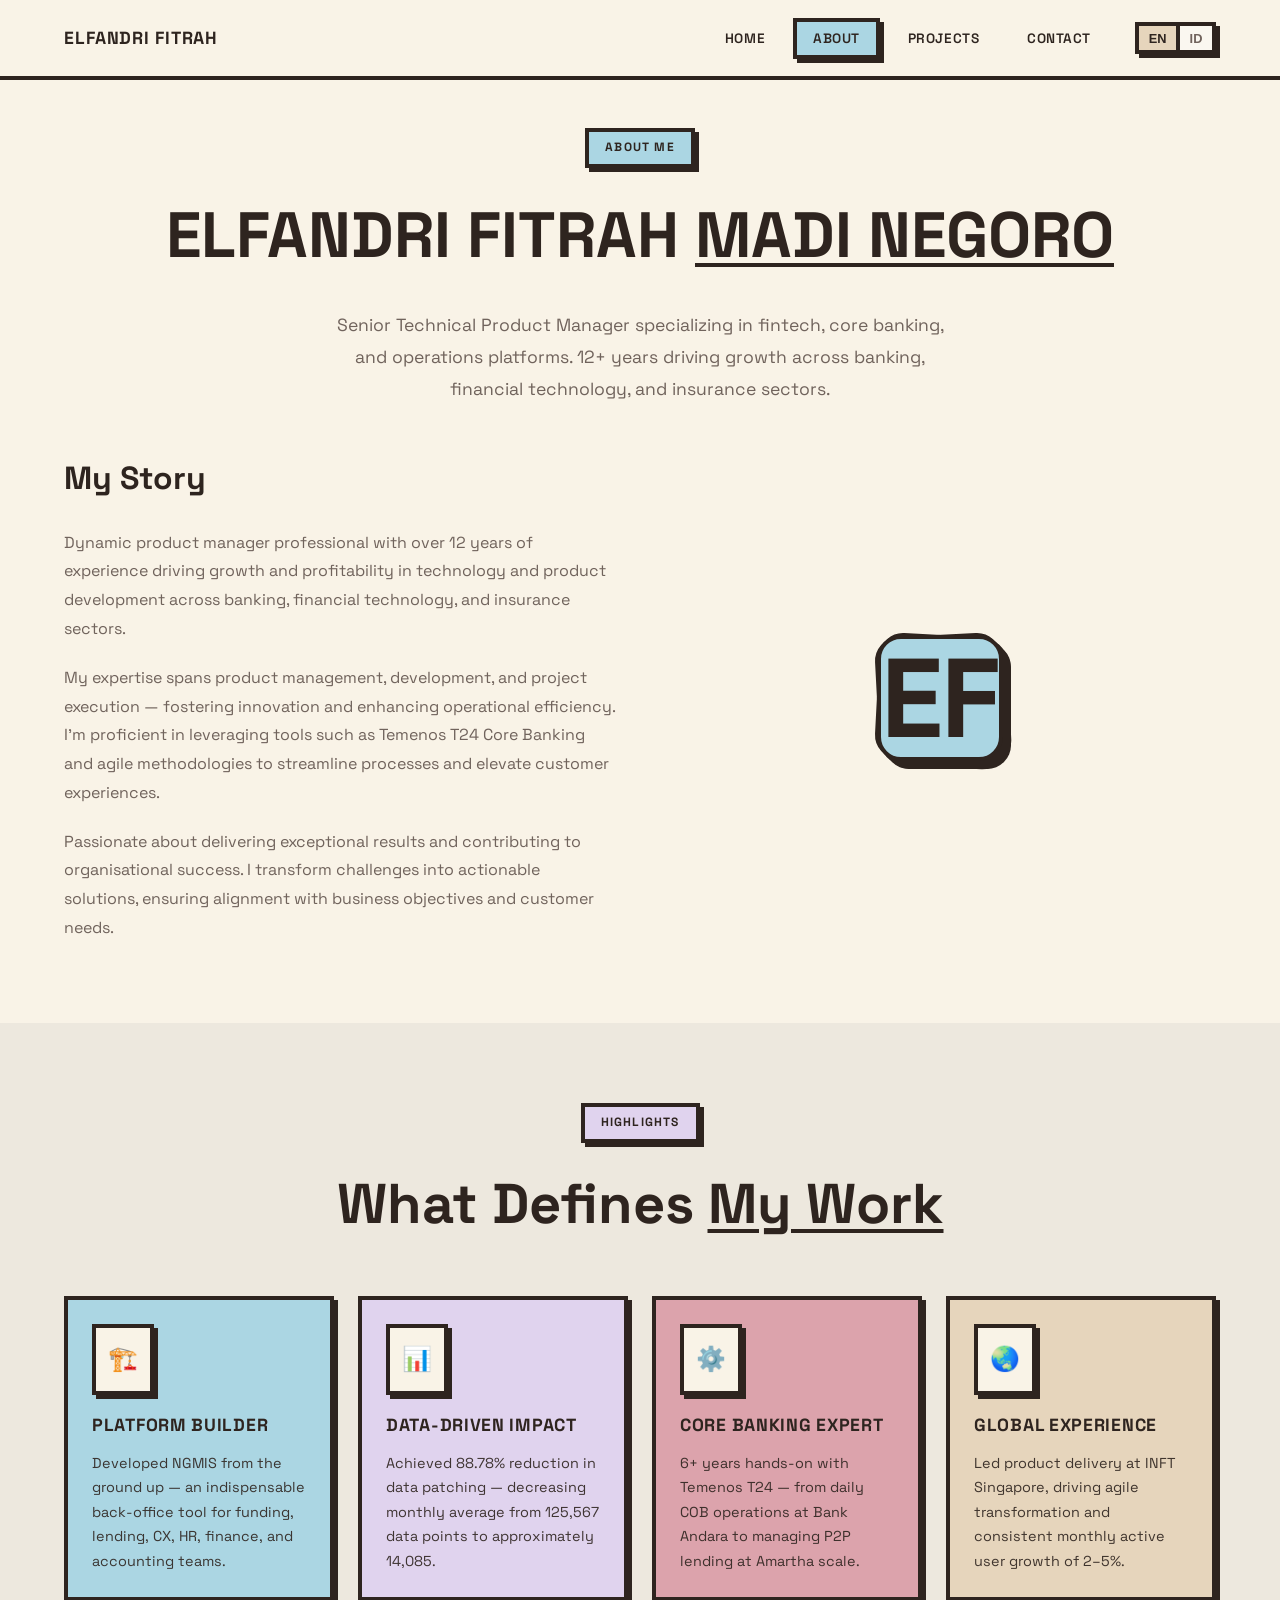
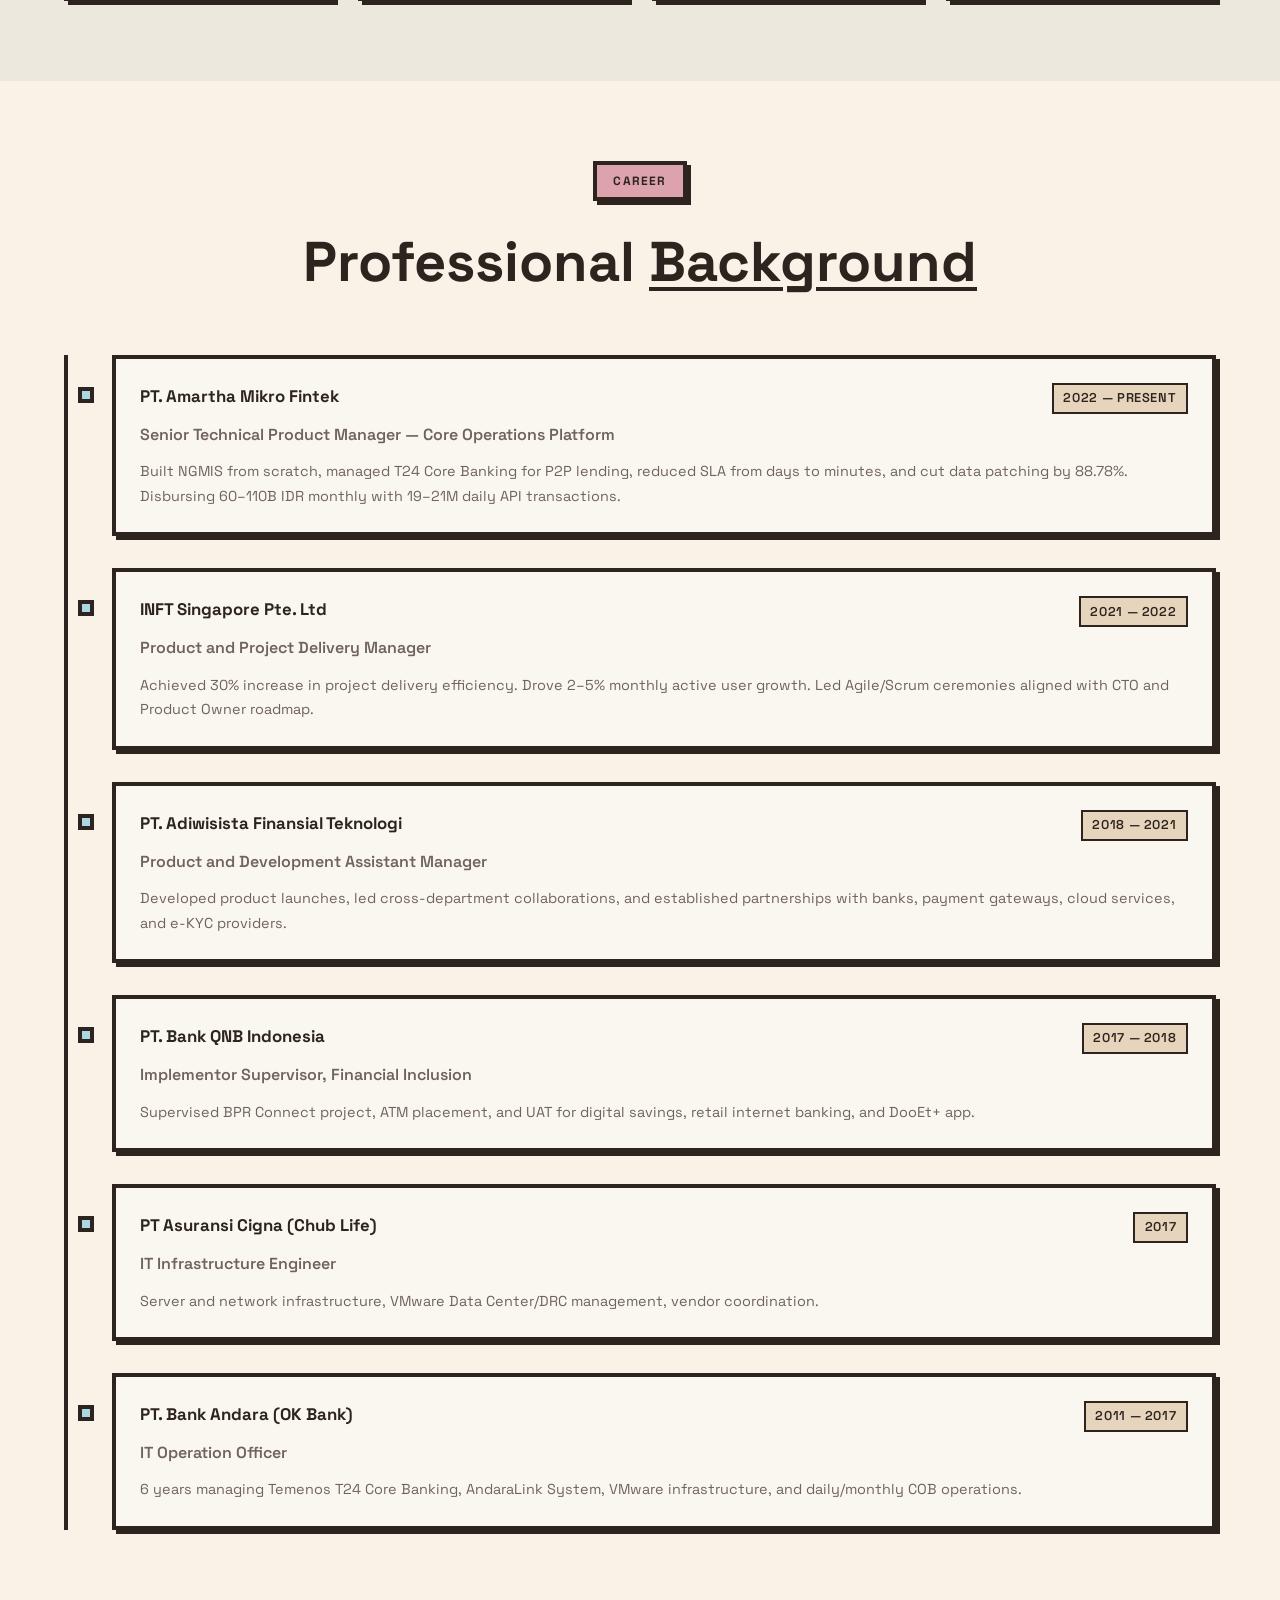
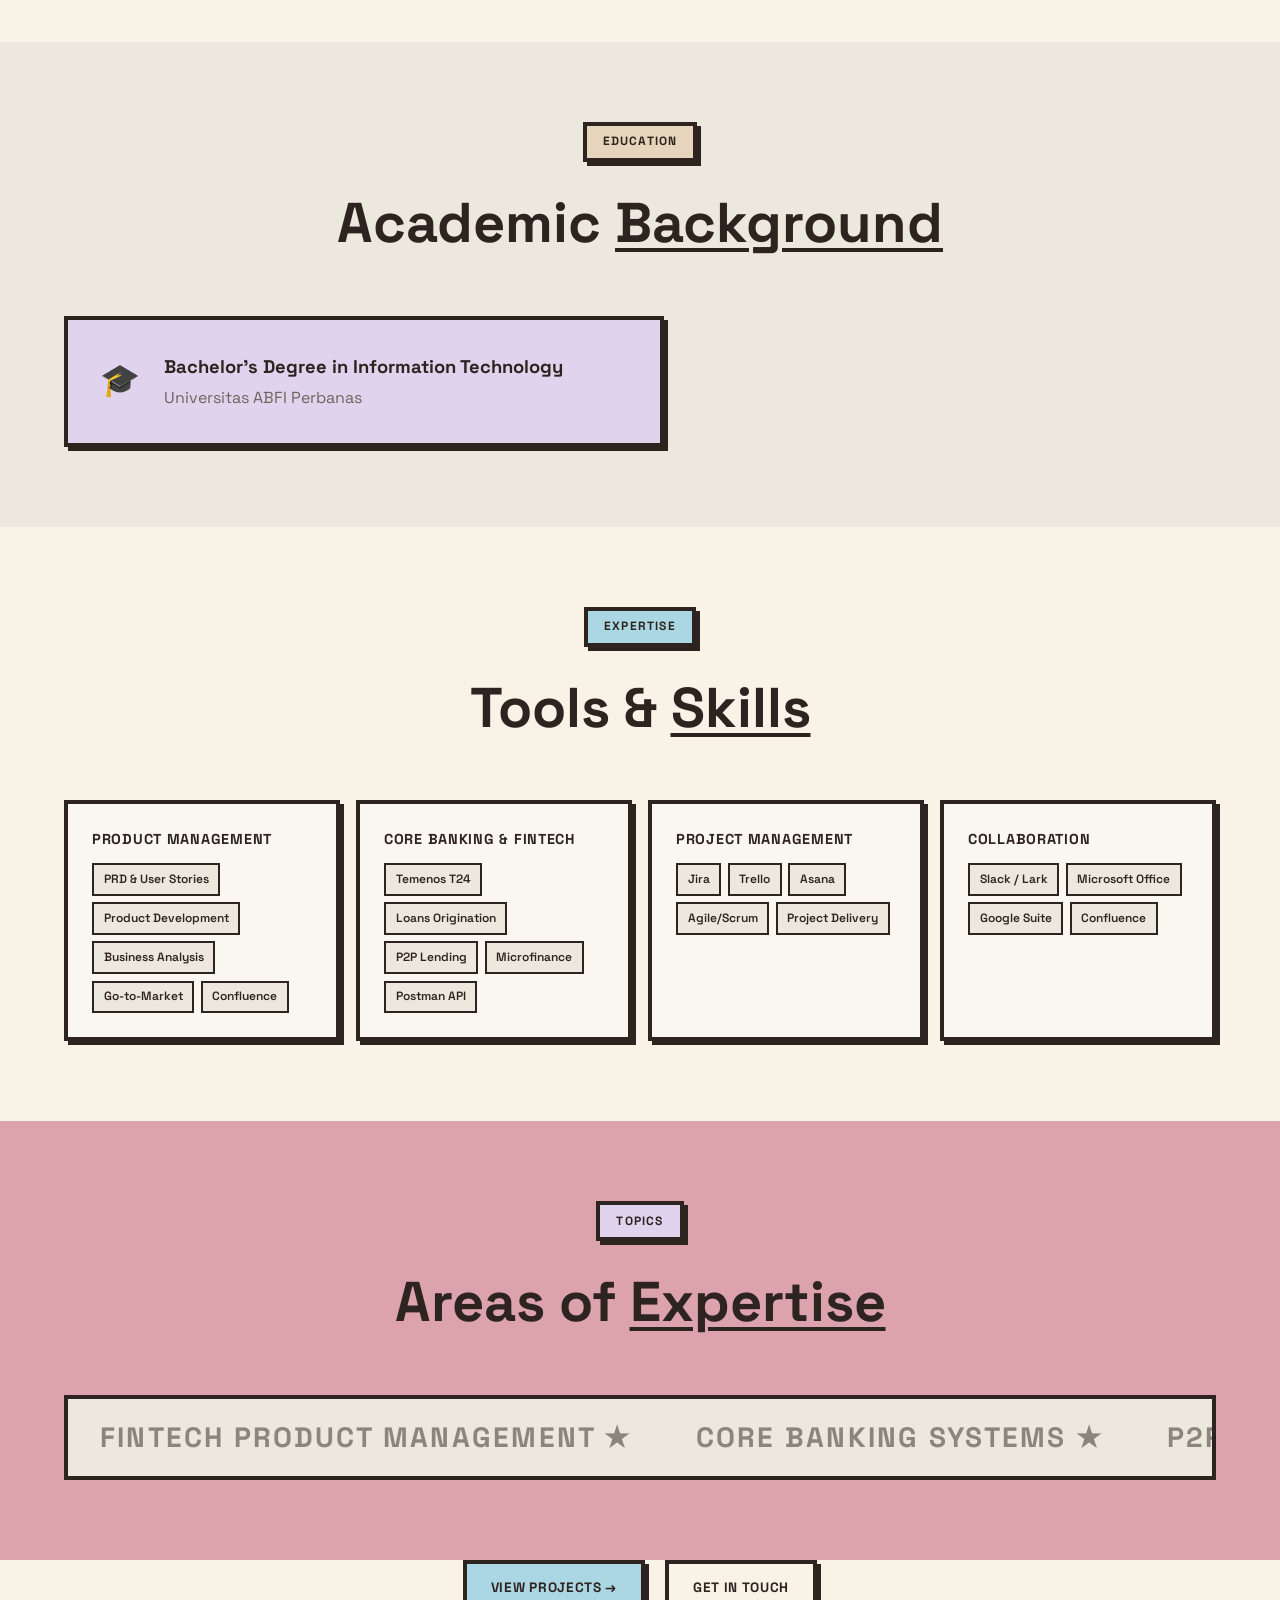
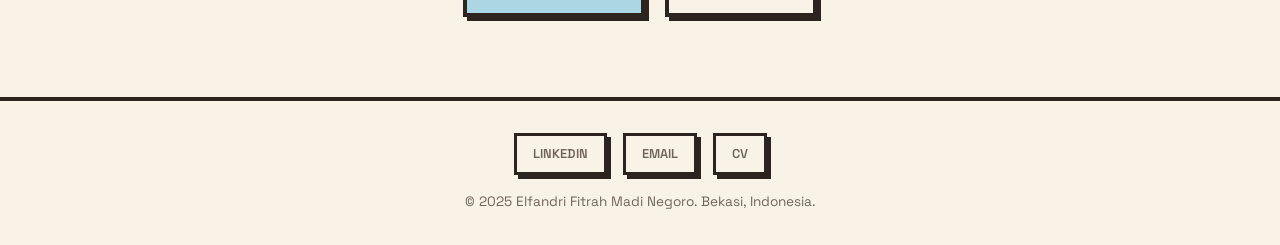
==== commit 71720758: "feat: add dual language support (en/id)" ====
--- a/about.html
+++ b/about.html
@@ -3,30 +3,83 @@
 <head>
   <meta charset="UTF-8">
   <meta name="viewport" content="width=device-width, initial-scale=1.0">
-  <meta name="description" content="About Elfandri Fitrah Madi Negoro — Senior Technical Product Manager with 12+ years in fintech, banking, and core operations.">
-  <title>About — Elfandri Fitrah</title>
+
+  <title>About Elfandri Fitrah | Senior Technical Product Manager | Career &amp; Skills</title>
+  <meta name="description" content="Learn about Elfandri Fitrah Madi Negoro — 12+ years in fintech product management, Temenos T24 Core Banking, Amartha NGMIS, career at INFT Singapore, Adiwisista, and Bank Andara.">
+  <meta name="author" content="Elfandri Fitrah Madi Negoro">
+  <meta name="keywords" content="Elfandri Fitrah about, Product Manager career Indonesia, Temenos T24 experience, fintech product leader, Amartha product manager">
+  <meta name="robots" content="index, follow">
+  <link rel="canonical" href="https://elfandrifitrah84.github.io/elfandri-portfolio/about.html">
+
+  <meta property="og:type" content="profile">
+  <meta property="og:url" content="https://elfandrifitrah84.github.io/elfandri-portfolio/about.html">
+  <meta property="og:title" content="About Elfandri Fitrah | Product Manager">
+  <meta property="og:description" content="12+ years in fintech, core banking, and product operations. Career timeline, skills, and education.">
+  <meta property="og:image" content="https://elfandrifitrah84.github.io/elfandri-portfolio/images/og-image.svg">
+
+  <meta name="twitter:card" content="summary_large_image">
+  <meta name="twitter:title" content="About Elfandri Fitrah">
+  <meta name="twitter:description" content="Senior Technical Product Manager — fintech, Temenos T24, NGMIS, 12+ years experience.">
+
+  <link rel="icon" type="image/svg+xml" href="favicon.svg">
+  <link rel="preconnect" href="https://fonts.googleapis.com">
+  <link rel="preconnect" href="https://fonts.gstatic.com" crossorigin>
   <link rel="stylesheet" href="css/style.css">
+
+  <script type="application/ld+json">
+  {
+    "@context": "https://schema.org",
+    "@type": "ProfilePage",
+    "mainEntity": {
+      "@type": "Person",
+      "@id": "https://elfandrifitrah84.github.io/elfandri-portfolio/#person",
+      "name": "Elfandri Fitrah Madi Negoro",
+      "jobTitle": "Senior Technical Product Manager",
+      "description": "Product leader with 12+ years in fintech, core banking, and operations platforms across Indonesia and Singapore.",
+      "url": "https://elfandrifitrah84.github.io/elfandri-portfolio/about.html",
+      "sameAs": ["https://www.linkedin.com/in/elfandrifitrah84/"],
+      "alumniOf": { "@type": "CollegeOrUniversity", "name": "Universitas ABFI Perbanas" },
+      "hasOccupation": {
+        "@type": "Occupation",
+        "name": "Senior Technical Product Manager",
+        "occupationLocation": { "@type": "City", "name": "Bekasi, Indonesia" }
+      }
+    },
+    "breadcrumb": {
+      "@type": "BreadcrumbList",
+      "itemListElement": [
+        { "@type": "ListItem", "position": 1, "name": "Home", "item": "https://elfandrifitrah84.github.io/elfandri-portfolio/" },
+        { "@type": "ListItem", "position": 2, "name": "About", "item": "https://elfandrifitrah84.github.io/elfandri-portfolio/about.html" }
+      ]
+    }
+  }
+  </script>
 </head>
 <body>
 
-  <nav class="navbar">
+  <nav class="navbar" aria-label="Main navigation">
     <div class="container">
       <a href="index.html" class="nav-logo">Elfandri Fitrah</a>
       <button class="nav-toggle" aria-label="Toggle menu">☰</button>
       <ul class="nav-links">
-        <li><a href="index.html">Home</a></li>
-        <li><a href="about.html" class="active">About</a></li>
-        <li><a href="portfolio.html">Projects</a></li>
-        <li><a href="index.html#contact">Contact</a></li>
+        <li><a href="index.html" data-i18n="nav-home">Home</a></li>
+        <li><a href="about.html" class="active" data-i18n="nav-about">About</a></li>
+        <li><a href="portfolio.html" data-i18n="nav-projects">Projects</a></li>
+        <li><a href="index.html#contact" data-i18n="nav-contact">Contact</a></li>
+        <li class="lang-switcher">
+          <button class="lang-btn active" data-lang="en">EN</button>
+          <button class="lang-btn" data-lang="id">ID</button>
+        </li>
       </ul>
     </div>
   </nav>
 
-  <section class="page-hero">
+  <main id="main-content">
+  <section class="page-hero" aria-label="About page introduction">
     <div class="container fade-in">
-      <span class="sticker sticker-primary">About Me</span>
+      <span class="sticker sticker-primary" data-i18n="about-page-sticker">About Me</span>
       <h1>Elfandri Fitrah <span class="underline-brutal">Madi Negoro</span></h1>
-      <p style="color: var(--muted-fg); max-width: 640px; margin: 1.5rem auto 0; font-size: 1.1rem; line-height: 1.8;">
+      <p style="color: var(--muted-fg); max-width: 640px; margin: 1.5rem auto 0; font-size: 1.1rem; line-height: 1.8;" data-i18n="about-page-desc">
         Senior Technical Product Manager specializing in fintech, core banking, and operations platforms. 12+ years driving growth across banking, financial technology, and insurance sectors.
       </p>
     </div>
@@ -37,14 +90,14 @@
     <div class="container">
       <div class="about-preview-grid">
         <div class="fade-in">
-          <h2 style="font-size: 2rem; font-weight: 700; margin-bottom: 1.5rem;">My Story</h2>
-          <p style="color: var(--muted-fg); line-height: 1.8; margin-bottom: 1.25rem;">
+          <h2 style="font-size: 2rem; font-weight: 700; margin-bottom: 1.5rem;" data-i18n="about-story-title">My Story</h2>
+          <p style="color: var(--muted-fg); line-height: 1.8; margin-bottom: 1.25rem;" data-i18n="about-story-1">
             Dynamic product manager professional with over 12 years of experience driving growth and profitability in technology and product development across banking, financial technology, and insurance sectors.
           </p>
-          <p style="color: var(--muted-fg); line-height: 1.8; margin-bottom: 1.25rem;">
+          <p style="color: var(--muted-fg); line-height: 1.8; margin-bottom: 1.25rem;" data-i18n="about-story-2">
             My expertise spans product management, development, and project execution — fostering innovation and enhancing operational efficiency. I'm proficient in leveraging tools such as Temenos T24 Core Banking and agile methodologies to streamline processes and elevate customer experiences.
           </p>
-          <p style="color: var(--muted-fg); line-height: 1.8;">
+          <p style="color: var(--muted-fg); line-height: 1.8;" data-i18n="about-story-3">
             Passionate about delivering exceptional results and contributing to organisational success. I transform challenges into actionable solutions, ensuring alignment with business objectives and customer needs.
           </p>
         </div>
@@ -63,29 +116,29 @@
   <section class="bg-muted">
     <div class="container">
       <div class="section-header fade-in">
-        <span class="sticker sticker-lavender">Highlights</span>
-        <h2>What Defines <span class="underline-brutal">My Work</span></h2>
+        <span class="sticker sticker-lavender" data-i18n="about-hl-sticker">Highlights</span>
+        <h2 data-i18n="about-hl-title">What Defines <span class="underline-brutal">My Work</span></h2>
       </div>
       <div class="featured-grid">
         <div class="featured-card bg-primary fade-in">
           <div class="featured-icon">🏗️</div>
-          <h3>Platform Builder</h3>
-          <p>Developed NGMIS from the ground up — an indispensable back-office tool for funding, lending, CX, HR, finance, and accounting teams.</p>
+          <h3 data-i18n="about-hl-card1-title">Platform Builder</h3>
+          <p data-i18n="about-hl-card1-desc">Developed NGMIS from the ground up — an indispensable back-office tool for funding, lending, CX, HR, finance, and accounting teams.</p>
         </div>
         <div class="featured-card bg-lavender fade-in">
           <div class="featured-icon">📊</div>
-          <h3>Data-Driven Impact</h3>
-          <p>Achieved 88.78% reduction in data patching — decreasing monthly average from 125,567 data points to approximately 14,085.</p>
+          <h3 data-i18n="about-hl-card2-title">Data-Driven Impact</h3>
+          <p data-i18n="about-hl-card2-desc">Achieved 88.78% reduction in data patching — decreasing monthly average from 125,567 data points to approximately 14,085.</p>
         </div>
         <div class="featured-card bg-secondary fade-in">
           <div class="featured-icon">⚙️</div>
-          <h3>Core Banking Expert</h3>
-          <p>6+ years hands-on with Temenos T24 — from daily COB operations at Bank Andara to managing P2P lending at Amartha scale.</p>
+          <h3 data-i18n="about-hl-card3-title">Core Banking Expert</h3>
+          <p data-i18n="about-hl-card3-desc">6+ years hands-on with Temenos T24 — from daily COB operations at Bank Andara to managing P2P lending at Amartha scale.</p>
         </div>
         <div class="featured-card bg-accent fade-in">
           <div class="featured-icon">🌏</div>
-          <h3>Global Experience</h3>
-          <p>Led product delivery at INFT Singapore, driving agile transformation and consistent monthly active user growth of 2–5%.</p>
+          <h3 data-i18n="about-hl-card4-title">Global Experience</h3>
+          <p data-i18n="about-hl-card4-desc">Led product delivery at INFT Singapore, driving agile transformation and consistent monthly active user growth of 2–5%.</p>
         </div>
       </div>
     </div>
@@ -95,8 +148,8 @@
   <section id="experience">
     <div class="container">
       <div class="section-header fade-in">
-        <span class="sticker sticker-secondary">Career</span>
-        <h2>Professional <span class="underline-brutal">Background</span></h2>
+        <span class="sticker sticker-secondary" data-i18n="about-career-sticker">Career</span>
+        <h2 data-i18n="about-career-title">Professional <span class="underline-brutal">Background</span></h2>
       </div>
       <div class="timeline">
         <div class="timeline-item fade-in">
@@ -104,48 +157,48 @@
             <span class="timeline-company">PT. Amartha Mikro Fintek</span>
             <span class="timeline-period">2022 — Present</span>
           </div>
-          <div class="timeline-role">Senior Technical Product Manager — Core Operations Platform</div>
-          <p class="timeline-desc">Built NGMIS from scratch, managed T24 Core Banking for P2P lending, reduced SLA from days to minutes, and cut data patching by 88.78%. Disbursing 60–110B IDR monthly with 19–21M daily API transactions.</p>
+          <div class="timeline-role" data-i18n="career-amartha-role">Senior Technical Product Manager — Core Operations Platform</div>
+          <p class="timeline-desc" data-i18n="career-amartha-desc">Built NGMIS from scratch, managed T24 Core Banking for P2P lending, reduced SLA from days to minutes, and cut data patching by 88.78%. Disbursing 60–110B IDR monthly with 19–21M daily API transactions.</p>
         </div>
         <div class="timeline-item fade-in">
           <div class="timeline-header">
             <span class="timeline-company">INFT Singapore Pte. Ltd</span>
             <span class="timeline-period">2021 — 2022</span>
           </div>
-          <div class="timeline-role">Product and Project Delivery Manager</div>
-          <p class="timeline-desc">Achieved 30% increase in project delivery efficiency. Drove 2–5% monthly active user growth. Led Agile/Scrum ceremonies aligned with CTO and Product Owner roadmap.</p>
+          <div class="timeline-role" data-i18n="career-inft-role">Product and Project Delivery Manager</div>
+          <p class="timeline-desc" data-i18n="career-inft-desc">Achieved 30% increase in project delivery efficiency. Drove 2–5% monthly active user growth. Led Agile/Scrum ceremonies aligned with CTO and Product Owner roadmap.</p>
         </div>
         <div class="timeline-item fade-in">
           <div class="timeline-header">
             <span class="timeline-company">PT. Adiwisista Finansial Teknologi</span>
             <span class="timeline-period">2018 — 2021</span>
           </div>
-          <div class="timeline-role">Product and Development Assistant Manager</div>
-          <p class="timeline-desc">Developed product launches, led cross-department collaborations, and established partnerships with banks, payment gateways, cloud services, and e-KYC providers.</p>
+          <div class="timeline-role" data-i18n="career-adiwisista-role">Product and Development Assistant Manager</div>
+          <p class="timeline-desc" data-i18n="career-adiwisista-desc">Developed product launches, led cross-department collaborations, and established partnerships with banks, payment gateways, cloud services, and e-KYC providers.</p>
         </div>
         <div class="timeline-item fade-in">
           <div class="timeline-header">
             <span class="timeline-company">PT. Bank QNB Indonesia</span>
             <span class="timeline-period">2017 — 2018</span>
           </div>
-          <div class="timeline-role">Implementor Supervisor, Financial Inclusion</div>
-          <p class="timeline-desc">Supervised BPR Connect project, ATM placement, and UAT for digital savings, retail internet banking, and DooEt+ app.</p>
+          <div class="timeline-role" data-i18n="career-qnb-role">Implementor Supervisor, Financial Inclusion</div>
+          <p class="timeline-desc" data-i18n="career-qnb-desc">Supervised BPR Connect project, ATM placement, and UAT for digital savings, retail internet banking, and DooEt+ app.</p>
         </div>
         <div class="timeline-item fade-in">
           <div class="timeline-header">
             <span class="timeline-company">PT Asuransi Cigna (Chub Life)</span>
             <span class="timeline-period">2017</span>
           </div>
-          <div class="timeline-role">IT Infrastructure Engineer</div>
-          <p class="timeline-desc">Server and network infrastructure, VMware Data Center/DRC management, vendor coordination.</p>
+          <div class="timeline-role" data-i18n="career-cigna-role">IT Infrastructure Engineer</div>
+          <p class="timeline-desc" data-i18n="career-cigna-desc">Server and network infrastructure, VMware Data Center/DRC management, vendor coordination.</p>
         </div>
         <div class="timeline-item fade-in">
           <div class="timeline-header">
             <span class="timeline-company">PT. Bank Andara (OK Bank)</span>
             <span class="timeline-period">2011 — 2017</span>
           </div>
-          <div class="timeline-role">IT Operation Officer</div>
-          <p class="timeline-desc">6 years managing Temenos T24 Core Banking, AndaraLink System, VMware infrastructure, and daily/monthly COB operations.</p>
+          <div class="timeline-role" data-i18n="career-andara-role">IT Operation Officer</div>
+          <p class="timeline-desc" data-i18n="career-andara-desc">6 years managing Temenos T24 Core Banking, AndaraLink System, VMware infrastructure, and daily/monthly COB operations.</p>
         </div>
       </div>
     </div>
@@ -155,13 +208,13 @@
   <section class="bg-muted">
     <div class="container">
       <div class="section-header fade-in">
-        <span class="sticker sticker-accent">Education</span>
-        <h2>Academic <span class="underline-brutal">Background</span></h2>
+        <span class="sticker sticker-accent" data-i18n="about-edu-sticker">Education</span>
+        <h2 data-i18n="about-edu-title">Academic <span class="underline-brutal">Background</span></h2>
       </div>
       <div class="education-card fade-in">
         <span class="education-icon">🎓</span>
         <div>
-          <h3 style="font-size: 1.15rem; font-weight: 700; margin-bottom: 0.25rem;">Bachelor's Degree in Information Technology</h3>
+          <h3 style="font-size: 1.15rem; font-weight: 700; margin-bottom: 0.25rem;" data-i18n="about-edu-degree">Bachelor's Degree in Information Technology</h3>
           <p style="color: var(--muted-fg);">Universitas ABFI Perbanas</p>
         </div>
       </div>
@@ -172,47 +225,47 @@
   <section id="skills">
     <div class="container">
       <div class="section-header fade-in">
-        <span class="sticker sticker-primary">Expertise</span>
-        <h2>Tools & <span class="underline-brutal">Skills</span></h2>
+        <span class="sticker sticker-primary" data-i18n="about-skills-sticker">Expertise</span>
+        <h2 data-i18n="about-skills-title">Tools & <span class="underline-brutal">Skills</span></h2>
       </div>
       <div class="skills-grid">
         <div class="skill-card fade-in">
-          <h4>Product Management</h4>
+          <h4 data-i18n="skills-pm">Product Management</h4>
           <ul class="skill-list">
-            <li>PRD & User Stories</li>
-            <li>Product Development</li>
-            <li>Business Analysis</li>
-            <li>Go-to-Market</li>
-            <li>Confluence</li>
+            <li data-i18n="skills-pm-1">PRD & User Stories</li>
+            <li data-i18n="skills-pm-2">Product Development</li>
+            <li data-i18n="skills-pm-3">Business Analysis</li>
+            <li data-i18n="skills-pm-4">Go-to-Market</li>
+            <li data-i18n="skills-pm-5">Confluence</li>
           </ul>
         </div>
         <div class="skill-card fade-in">
-          <h4>Core Banking & Fintech</h4>
+          <h4 data-i18n="skills-core">Core Banking & Fintech</h4>
           <ul class="skill-list">
-            <li>Temenos T24</li>
-            <li>Loans Origination</li>
-            <li>P2P Lending</li>
-            <li>Microfinance</li>
-            <li>Postman API</li>
+            <li data-i18n="skills-core-1">Temenos T24</li>
+            <li data-i18n="skills-core-2">Loans Origination</li>
+            <li data-i18n="skills-core-3">P2P Lending</li>
+            <li data-i18n="skills-core-4">Microfinance</li>
+            <li data-i18n="skills-core-5">Postman API</li>
           </ul>
         </div>
         <div class="skill-card fade-in">
-          <h4>Project Management</h4>
+          <h4 data-i18n="skills-proj">Project Management</h4>
           <ul class="skill-list">
-            <li>Jira</li>
-            <li>Trello</li>
-            <li>Asana</li>
-            <li>Agile/Scrum</li>
-            <li>Project Delivery</li>
+            <li data-i18n="skills-proj-1">Jira</li>
+            <li data-i18n="skills-proj-2">Trello</li>
+            <li data-i18n="skills-proj-3">Asana</li>
+            <li data-i18n="skills-proj-4">Agile/Scrum</li>
+            <li data-i18n="skills-proj-5">Project Delivery</li>
           </ul>
         </div>
         <div class="skill-card fade-in">
-          <h4>Collaboration</h4>
+          <h4 data-i18n="skills-collab">Collaboration</h4>
           <ul class="skill-list">
-            <li>Slack / Lark</li>
-            <li>Microsoft Office</li>
-            <li>Google Suite</li>
-            <li>Confluence</li>
+            <li data-i18n="skills-collab-1">Slack / Lark</li>
+            <li data-i18n="skills-collab-2">Microsoft Office</li>
+            <li data-i18n="skills-collab-3">Google Suite</li>
+            <li data-i18n="skills-collab-4">Confluence</li>
           </ul>
         </div>
       </div>
@@ -223,8 +276,8 @@
   <section class="bg-secondary">
     <div class="container">
       <div class="section-header fade-in">
-        <span class="sticker sticker-lavender">Topics</span>
-        <h2>Areas of <span class="underline-brutal">Expertise</span></h2>
+        <span class="sticker sticker-lavender" data-i18n="about-topics-sticker">Topics</span>
+        <h2 data-i18n="about-topics-title">Areas of <span class="underline-brutal">Expertise</span></h2>
       </div>
       <div class="marquee-wrap" style="border: 4px solid var(--border);">
         <div class="marquee">
@@ -243,12 +296,13 @@
 
   <section style="padding-top: 0;">
     <div class="container text-center fade-in">
-      <a href="portfolio.html" class="brutal-btn brutal-btn-primary">View My Projects →</a>
-      <a href="index.html#contact" class="brutal-btn brutal-btn-outline" style="margin-left: 1rem;">Get in Touch</a>
-    </div>
-  </section>
-
-  <footer class="footer">
+      <a href="portfolio.html" class="brutal-btn brutal-btn-primary" data-i18n="btn-view-projects">View My Projects →</a>
+      <a href="index.html#contact" class="brutal-btn brutal-btn-outline" style="margin-left: 1rem;" data-i18n="btn-get-in-touch-outline">Get in Touch</a>
+    </div>
+  </section>
+  </main>
+
+  <footer class="footer" role="contentinfo">
     <div class="container">
       <div class="footer-social">
         <a href="https://www.linkedin.com/in/elfandrifitrah84/" target="_blank" rel="noopener">LinkedIn</a>
@@ -259,6 +313,7 @@
     </div>
   </footer>
 
+  <script src="js/i18n.js"></script>
   <script src="js/main.js"></script>
 </body>
 </html>
--- a/css/style.css
+++ b/css/style.css
@@ -206,6 +206,37 @@
   box-shadow: var(--shadow-brutal);
 }
 
+.lang-switcher {
+  display: flex;
+  align-items: center;
+  margin-left: 1rem;
+  border: 4px solid var(--border);
+  background: var(--card);
+  box-shadow: var(--shadow-brutal);
+}
+
+.lang-btn {
+  padding: 0.3rem 0.6rem;
+  font-weight: 700;
+  font-size: 0.8rem;
+  cursor: pointer;
+  background: transparent;
+  border: none;
+  border-right: 4px solid var(--border);
+  color: var(--muted-fg);
+  transition: all var(--transition);
+}
+
+.lang-btn:last-child {
+  border-right: none;
+}
+
+.lang-btn.active,
+.lang-btn:hover {
+  background: var(--accent);
+  color: var(--foreground);
+}
+
 .nav-toggle {
   display: none;
   background: var(--primary);
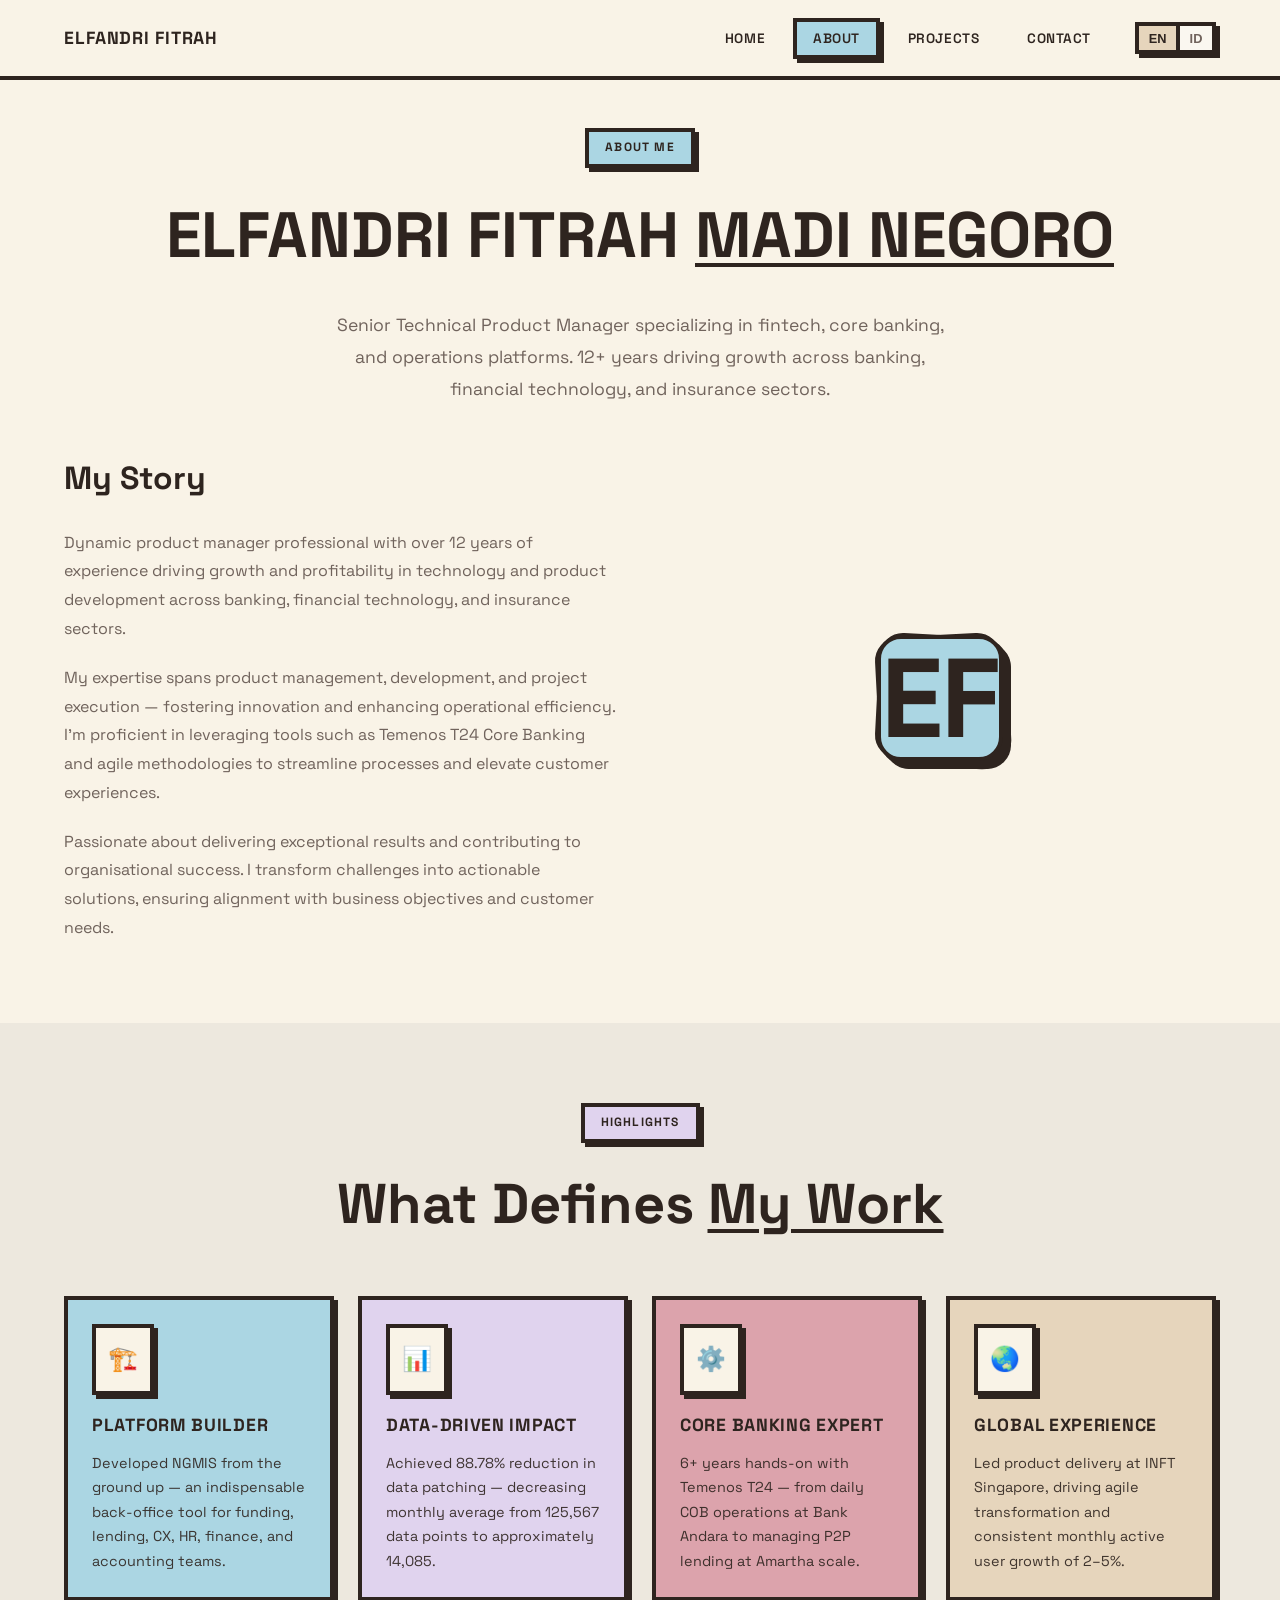
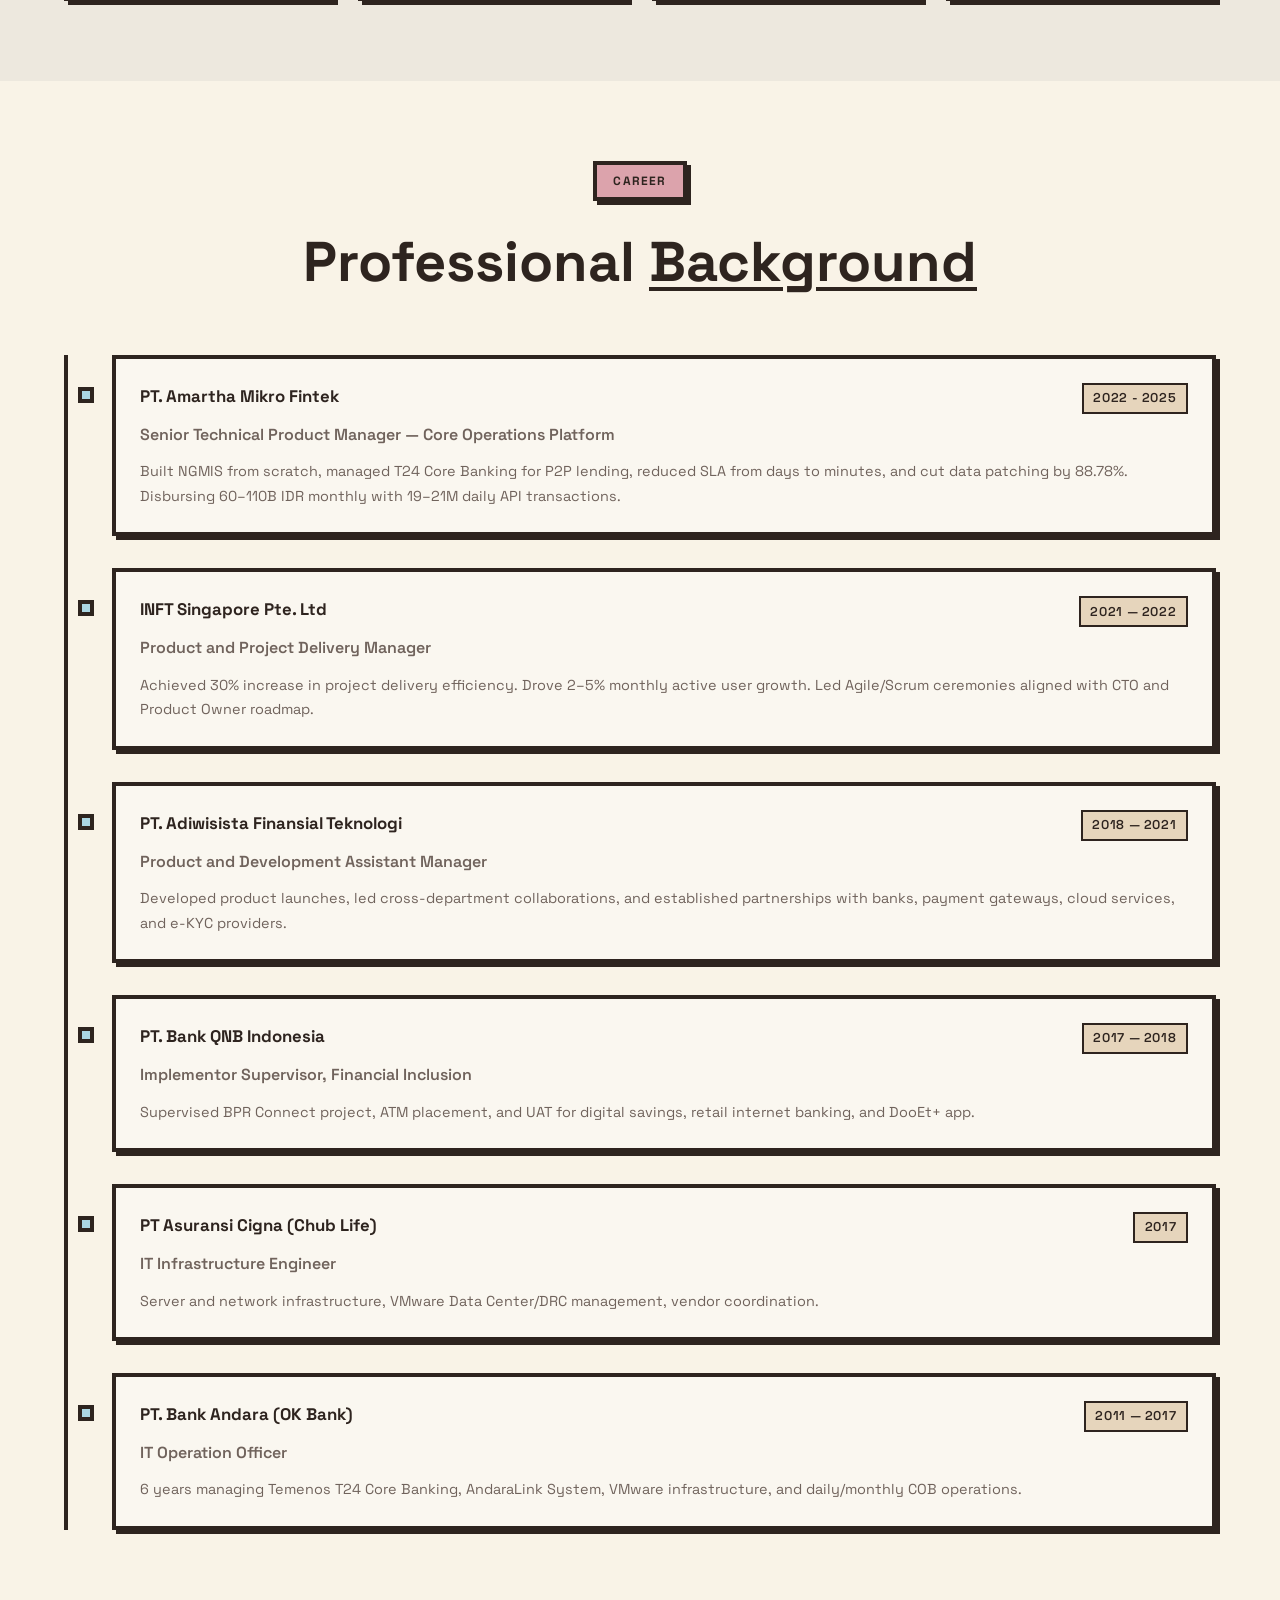
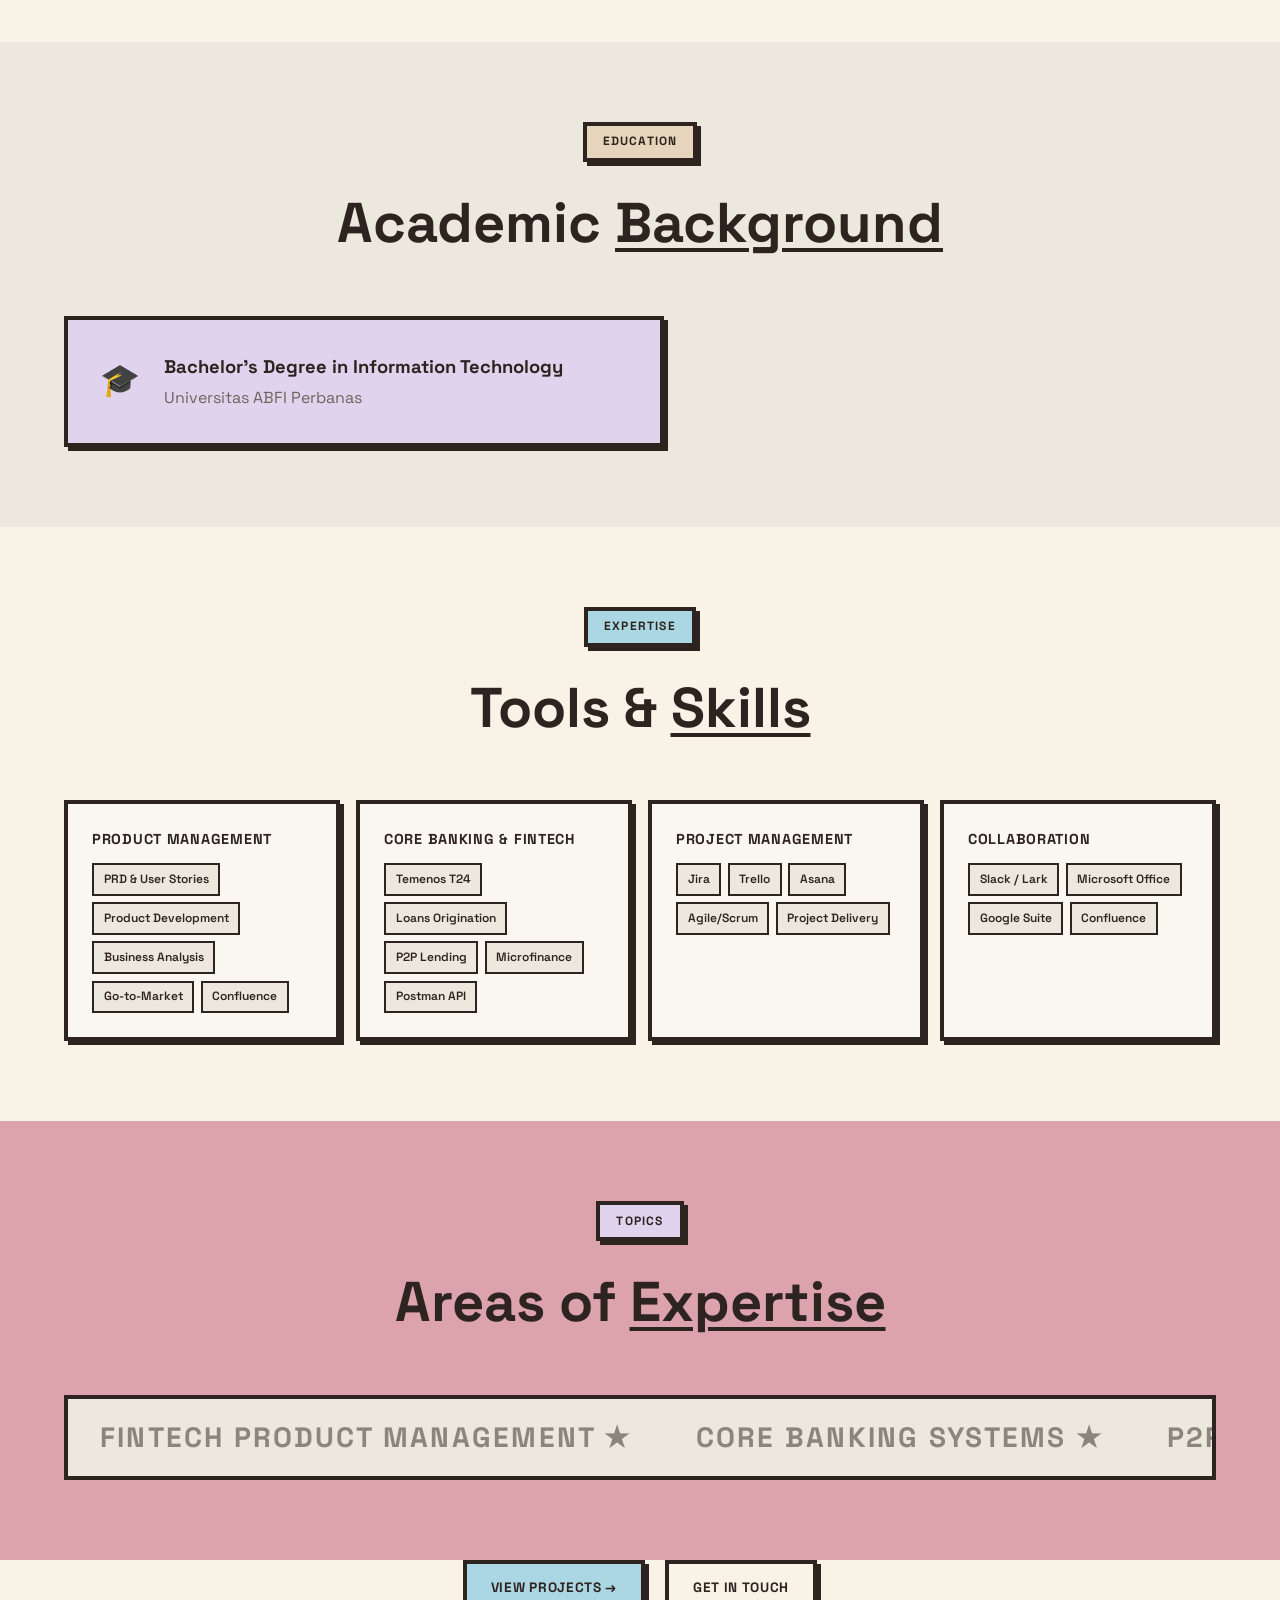
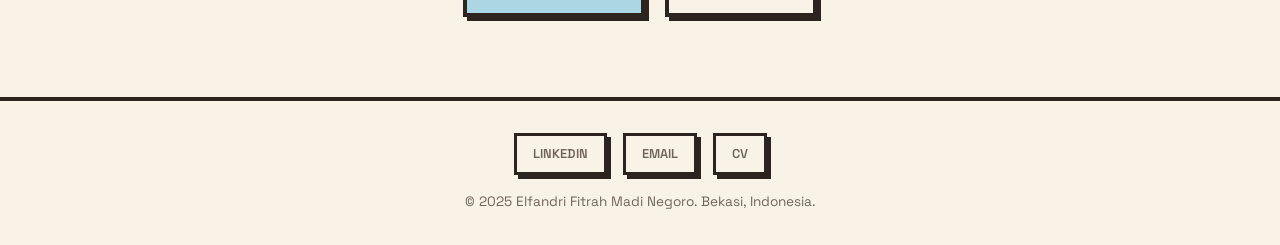
==== commit 5a960c55: "fix: update Amartha tenure 2022-Present -> 2022-2025" ====
--- a/about.html
+++ b/about.html
@@ -155,7 +155,7 @@
         <div class="timeline-item fade-in">
           <div class="timeline-header">
             <span class="timeline-company">PT. Amartha Mikro Fintek</span>
-            <span class="timeline-period">2022 — Present</span>
+            <span class="timeline-period">2022 - 2025</span>
           </div>
           <div class="timeline-role" data-i18n="career-amartha-role">Senior Technical Product Manager — Core Operations Platform</div>
           <p class="timeline-desc" data-i18n="career-amartha-desc">Built NGMIS from scratch, managed T24 Core Banking for P2P lending, reduced SLA from days to minutes, and cut data patching by 88.78%. Disbursing 60–110B IDR monthly with 19–21M daily API transactions.</p>
